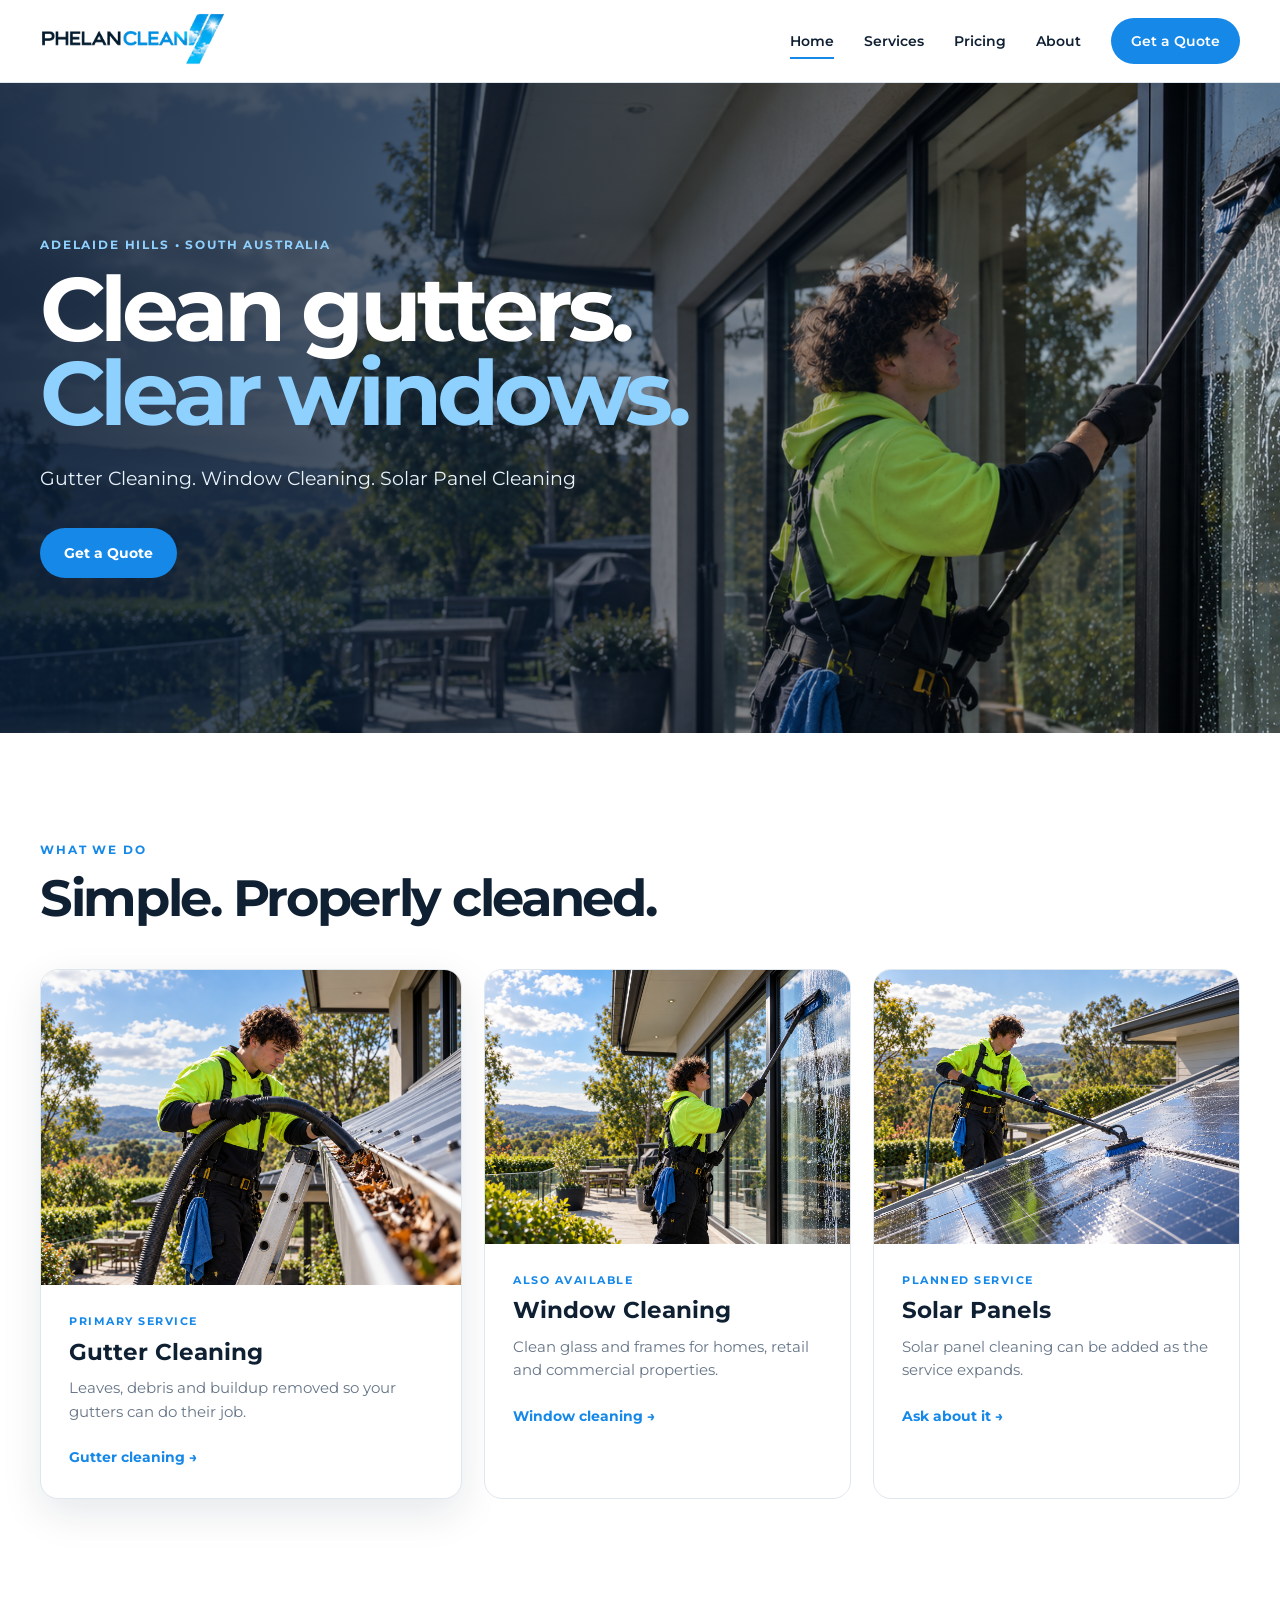
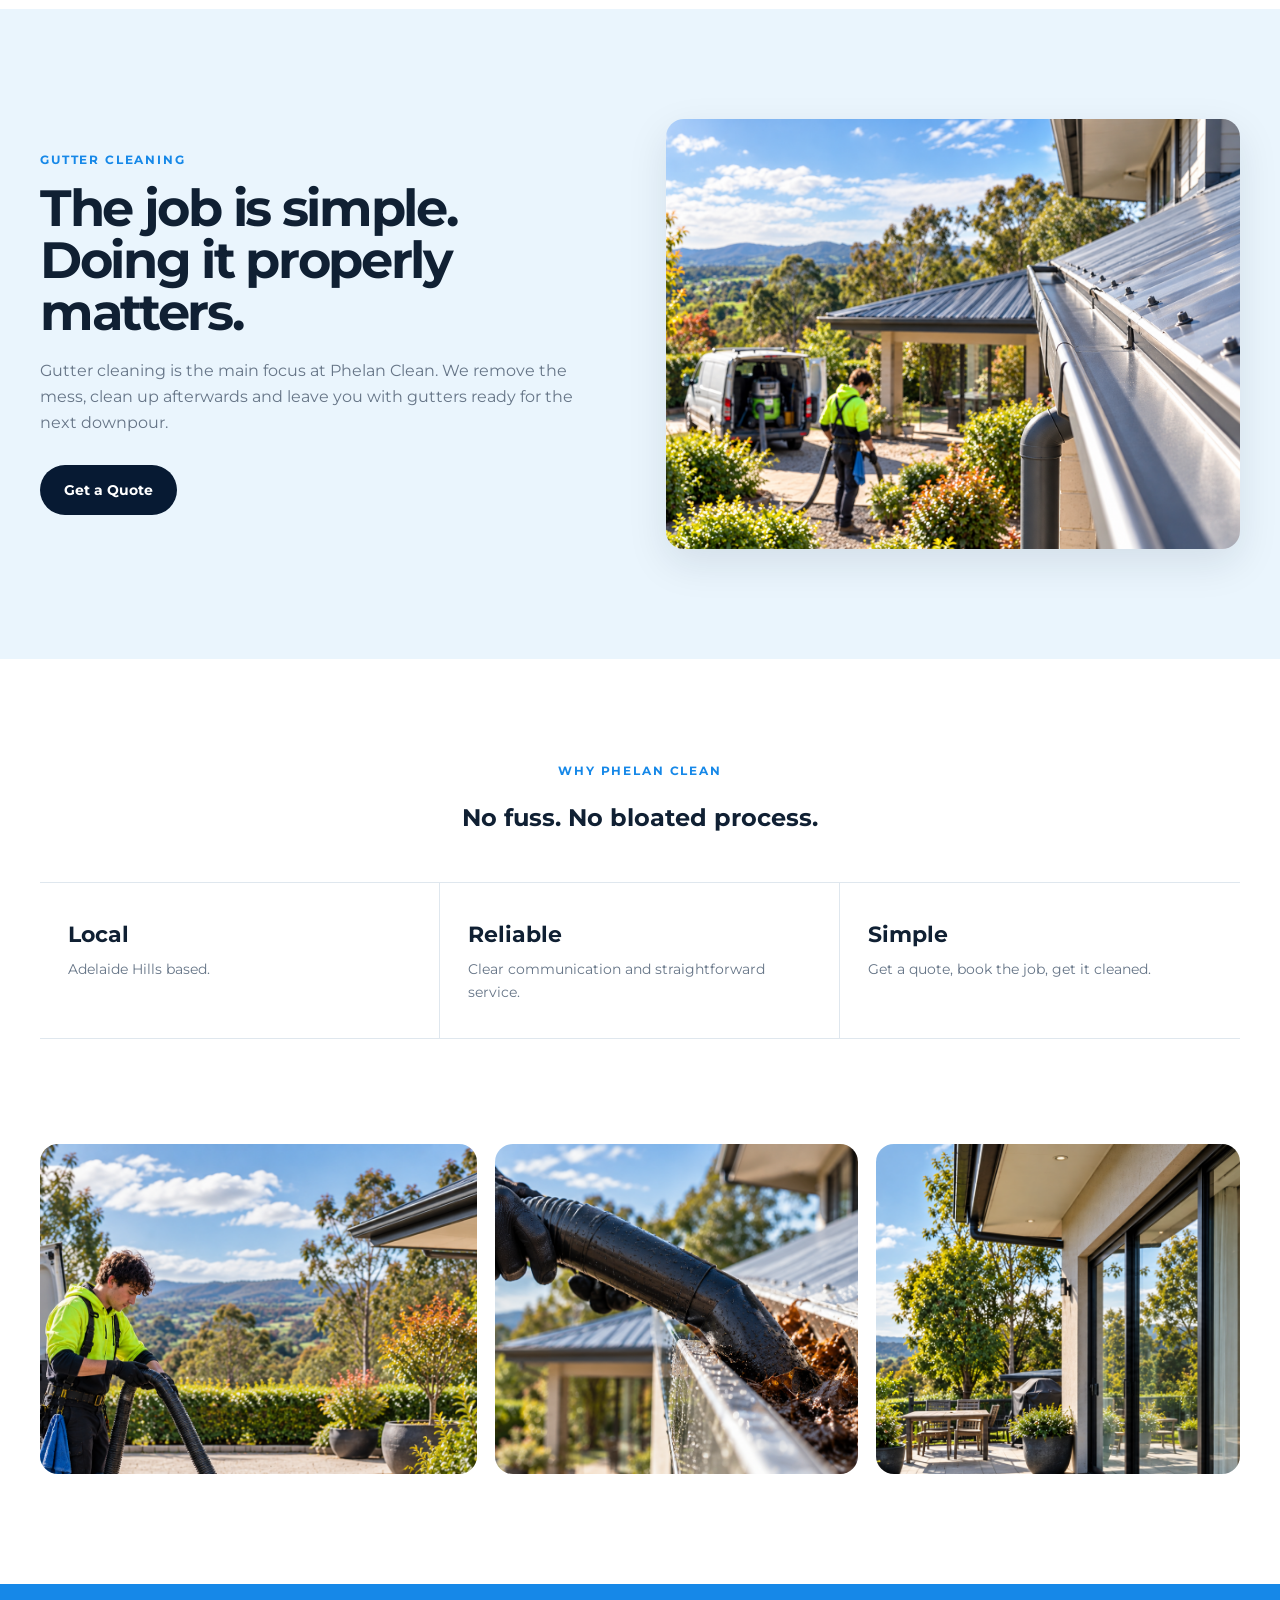
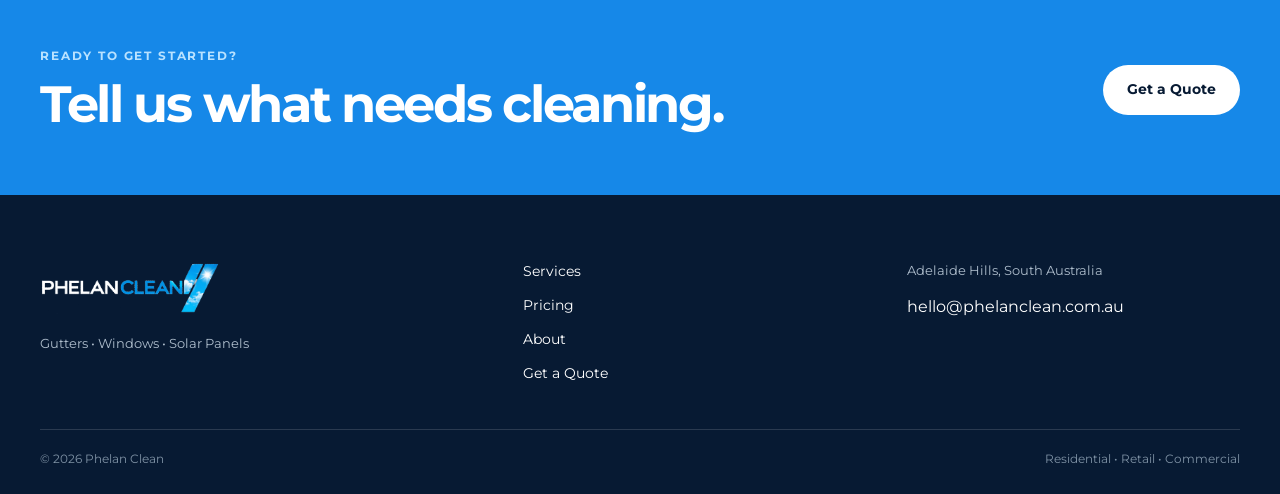
==== index.html @ 70a86d44 "Initial Phelan Clean website" ====
<!doctype html>
<html lang="en-AU">
<head>
<meta charset="utf-8">
<meta name="viewport" content="width=device-width, initial-scale=1">
<meta name="description" content="Phelan Clean — gutter and window cleaning in the Adelaide Hills.">
<title>Home | Phelan Clean</title>
<link rel="stylesheet" href="css/style.css">
</head>
<body>
<header class="site-header"><div class="container nav-wrap">
<a class="brand" href="index.html"><img src="images/phelan-clean-logo-clean.png" alt="Phelan Clean"></a>
<button class="menu-toggle" type="button" aria-expanded="false" aria-controls="site-nav"><span></span><span></span><span></span><span class="sr-only">Open menu</span></button>
<nav id="site-nav" class="site-nav" aria-label="Main navigation"><a class="active" href="index.html">Home</a><a class="" href="services.html">Services</a><a class="" href="pricing.html">Pricing</a><a class="" href="about.html">About</a><a class="nav-cta" href="quote.html">Get a Quote</a></nav>
</div></header>
<main><section class="hero">
  <div class="hero-media"><img src="images/home-hero.png" alt="Professional exterior cleaning at an Adelaide Hills home"></div>
  <div class="container hero-content">
    <p class="eyebrow">ADELAIDE HILLS • SOUTH AUSTRALIA</p>
    <h1>Clean gutters.<br><span>Clear windows.</span></h1>
    <p class="hero-text">Gutter Cleaning. Window Cleaning. Solar Panel Cleaning</p>
    <a class="button button-primary" href="quote.html">Get a Quote</a>
  </div>
</section>

<section class="section">
  <div class="container">
    <div class="section-heading"><p class="eyebrow">WHAT WE DO</p><h2>Simple. Properly cleaned.</h2></div>
    <div class="service-grid">
      <article class="service-card featured">
        <div class="service-image"><img src="images/gutter-cleaning.png" alt="Gutter cleaning"></div>
        <div class="service-card-body"><p class="card-kicker">PRIMARY SERVICE</p><h3>Gutter Cleaning</h3><p>Leaves, debris and buildup removed so your gutters can do their job.</p><a class="text-link" href="services.html#gutter">Gutter cleaning →</a></div>
      </article>
      <article class="service-card">
        <div class="service-image"><img src="images/window-cleaning.png" alt="Window cleaning"></div>
        <div class="service-card-body"><p class="card-kicker">ALSO AVAILABLE</p><h3>Window Cleaning</h3><p>Clean glass and frames for homes, retail and commercial properties.</p><a class="text-link" href="services.html#windows">Window cleaning →</a></div>
      </article>
      <article class="service-card">
        <div class="service-image"><img src="images/solar-cleaning.png" alt="Solar panel cleaning"></div>
        <div class="service-card-body"><p class="card-kicker">PLANNED SERVICE</p><h3>Solar Panels</h3><p>Solar panel cleaning can be added as the service expands.</p><a class="text-link" href="quote.html">Ask about it →</a></div>
      </article>
    </div>
  </div>
</section>

<section class="feature-section">
  <div class="container feature-grid">
    <div class="feature-copy"><p class="eyebrow">GUTTER CLEANING</p><h2>The job is simple.<br>Doing it properly matters.</h2><p>Gutter cleaning is the main focus at Phelan Clean. We remove the mess, clean up afterwards and leave you with gutters ready for the next downpour.</p><a class="button button-dark" href="quote.html">Get a Quote</a></div>
    <div class="feature-image"><img src="images/gutter-result.png" alt="Clean gutters after professional cleaning"></div>
  </div>
</section>

<section class="trust-section">
  <div class="container">
    <div class="section-heading centre"><p class="eyebrow">WHY PHELAN CLEAN</p><h2>No fuss. No bloated process.</h2></div>
    <div class="trust-grid"><div><strong>Local</strong><span>Adelaide Hills based.</span></div><div><strong>Reliable</strong><span>Clear communication and straightforward service.</span></div><div><strong>Simple</strong><span>Get a quote, book the job, get it cleaned.</span></div></div>
  </div>
</section>

<section class="gallery-section"><div class="container"><div class="gallery-grid"><img src="images/gallery-1.png" alt="Adelaide Hills property"><img src="images/gallery-2.png" alt="Professional exterior cleaning"><img src="images/gallery-3.png" alt="Clean windows on a home"></div></div></section>

<section class="cta-section"><div class="container cta-inner"><div><p class="eyebrow">READY TO GET STARTED?</p><h2>Tell us what needs cleaning.</h2></div><a class="button button-light" href="quote.html">Get a Quote</a></div></section></main>
<footer class="site-footer"><div class="container footer-grid">
<div><img class="footer-logo" src="images/phelan-clean-logo-footer-white-v2.png" alt="Phelan Clean"><p>Gutters • Windows • Solar Panels</p></div>
<div class="footer-links"><a href="services.html">Services</a><a href="pricing.html">Pricing</a><a href="about.html">About</a><a href="quote.html">Get a Quote</a></div>
<div class="footer-contact"><p>Adelaide Hills, South Australia</p><a href="mailto:hello@phelanclean.com.au">hello@phelanclean.com.au</a></div>
</div><div class="container footer-bottom"><span>© 2026 Phelan Clean</span><span>Residential • Retail • Commercial</span></div></footer>
<script src="js/script.js"></script>
</body></html>
---- css/style.css ----
@import url('https://fonts.googleapis.com/css2?family=Montserrat:wght@400;500;600;700&display=swap');
:root{--navy:#071a33;--blue:#1688e8;--blue-dark:#0868b8;--sky:#eaf5fd;--ink:#102033;--muted:#667587;--line:#dfe7ee;--white:#fff;--soft:#f5f8fa;--radius:18px;--shadow:0 14px 40px rgba(7,26,51,.10);--max:1200px}
*{box-sizing:border-box}html{scroll-behavior:smooth}body{margin:0;color:var(--ink);background:#fff;font-family:'Montserrat','Century Gothic',Arial,sans-serif;line-height:1.6}img{display:block;max-width:100%;height:auto}a{color:inherit;text-decoration:none}button,input,select,textarea{font:inherit}.container{width:min(calc(100% - 48px),var(--max));margin:auto}.narrow{max-width:900px}.sr-only{position:absolute;width:1px;height:1px;padding:0;margin:-1px;overflow:hidden;clip:rect(0,0,0,0);white-space:nowrap;border:0}
.site-header{position:sticky;top:0;z-index:50;background:rgba(255,255,255,.96);border-bottom:1px solid var(--line);backdrop-filter:blur(12px)}.nav-wrap{min-height:82px;display:flex;align-items:center;justify-content:space-between;gap:30px}.brand img{width:190px;height:58px;object-fit:contain;object-position:left center}.site-nav{display:flex;align-items:center;gap:30px;font-size:.86rem;font-weight:600}.site-nav a{padding:9px 0;position:relative}.site-nav a:not(.nav-cta):after{content:"";position:absolute;left:0;right:100%;bottom:2px;height:2px;background:var(--blue);transition:right .2s}.site-nav a:hover:after,.site-nav a.active:after{right:0}.nav-cta{background:var(--blue);color:#fff!important;padding:12px 20px!important;border-radius:999px}.nav-cta:hover{background:var(--blue-dark)}.menu-toggle{display:none;background:none;border:0;padding:8px;cursor:pointer}.menu-toggle span:not(.sr-only){display:block;width:25px;height:2px;background:var(--navy);margin:5px 0}
.hero{position:relative;min-height:650px;display:flex;align-items:center;overflow:hidden;background:var(--navy)}.hero-media{position:absolute;inset:0}.hero-media:after{content:"";position:absolute;inset:0;background:linear-gradient(90deg,rgba(7,26,51,.88),rgba(7,26,51,.58) 42%,rgba(7,26,51,.12) 78%)}.hero-media img{width:100%;height:100%;object-fit:cover}.hero-content{position:relative;z-index:1;color:#fff;padding:50px 0}.eyebrow{margin:0 0 14px;color:var(--blue);font-size:.72rem;line-height:1.3;font-weight:700;letter-spacing:.16em}.hero .eyebrow{color:#8ed1ff}.hero h1{font-size:clamp(3.2rem,7vw,6.2rem);line-height:.94;letter-spacing:-.055em;margin:0 0 28px;font-weight:700;max-width:850px}.hero h1 span{color:#8ed1ff}.hero-text{font-size:clamp(1rem,1.5vw,1.25rem);max-width:620px;color:#e9f3fb;margin:0 0 34px}
.button{display:inline-flex;align-items:center;justify-content:center;min-height:50px;padding:0 24px;border:0;border-radius:999px;font-weight:700;font-size:.88rem;cursor:pointer;transition:transform .15s,background .15s}.button:hover{transform:translateY(-1px)}.button-primary{background:var(--blue);color:#fff}.button-primary:hover{background:var(--blue-dark)}.button-dark{background:var(--navy);color:#fff}.button-light{background:#fff;color:var(--navy)}
.section{padding:110px 0}.section-heading{max-width:650px;margin-bottom:45px}.section-heading.centre{margin-inline:auto;text-align:center}.section h2,.feature-copy h2,.cta-section h2,.page-hero h1,.detail-copy h2,.about-copy h2,.local-section h2,.pricing-note h2,.quote-intro h2{font-size:clamp(2rem,4vw,3.7rem);line-height:1.02;letter-spacing:-.045em;margin:0 0 20px}.section-heading p:not(.eyebrow){color:var(--muted)}
.service-grid{display:grid;grid-template-columns:1.15fr 1fr 1fr;gap:22px}.service-card{border:1px solid var(--line);border-radius:var(--radius);overflow:hidden;background:#fff}.service-card.featured{box-shadow:var(--shadow)}.service-image{aspect-ratio:4/3;overflow:hidden;background:var(--soft)}.service-image img{width:100%;height:100%;object-fit:cover}.service-card-body{padding:28px}.card-kicker{margin:0 0 9px;font-size:.68rem;letter-spacing:.14em;font-weight:700;color:var(--blue)}.service-card h3{font-size:1.45rem;line-height:1.1;margin:0 0 12px}.service-card p:not(.card-kicker){color:var(--muted);font-size:.92rem;margin:0 0 20px}.text-link{font-weight:700;font-size:.85rem;color:var(--blue)}
.feature-section{padding:110px 0;background:var(--sky)}.feature-grid{display:grid;grid-template-columns:1fr 1.05fr;align-items:center;gap:80px}.feature-copy>p:not(.eyebrow){color:var(--muted);max-width:570px;margin:0 0 30px}.feature-image{border-radius:var(--radius);overflow:hidden;box-shadow:var(--shadow)}.feature-image img{width:100%;aspect-ratio:4/3;object-fit:cover}
.trust-section{padding:105px 0}.trust-grid{display:grid;grid-template-columns:repeat(3,1fr);border-top:1px solid var(--line);border-bottom:1px solid var(--line)}.trust-grid div{padding:34px 28px;border-right:1px solid var(--line)}.trust-grid div:last-child{border-right:0}.trust-grid strong,.trust-grid span{display:block}.trust-grid strong{font-size:1.35rem;margin-bottom:6px}.trust-grid span{color:var(--muted);font-size:.9rem}
.gallery-section{padding:0 0 110px}.gallery-grid{display:grid;grid-template-columns:1.2fr 1fr 1fr;gap:18px}.gallery-grid img{width:100%;height:330px;object-fit:cover;border-radius:var(--radius)}
.cta-section{padding:65px 0;background:var(--blue);color:#fff}.cta-inner{display:flex;align-items:center;justify-content:space-between;gap:35px}.cta-section .eyebrow{color:#b9e2ff}.cta-section h2{margin:0;font-size:clamp(2rem,4vw,3.4rem)}
.site-footer{background:var(--navy);color:#fff;padding:65px 0 25px}.footer-grid{display:grid;grid-template-columns:1.3fr 1fr 1fr;gap:50px;padding-bottom:45px}.footer-logo{width:180px;height:60px;object-fit:contain;object-position:left}.site-footer p{color:#aebdcc;font-size:.82rem}.footer-links{display:grid;align-content:start;gap:12px;font-size:.86rem}.footer-links a:hover,.footer-contact a:hover{color:#8ed1ff}.footer-contact p{margin-top:0}.footer-bottom{border-top:1px solid rgba(255,255,255,.14);padding-top:20px;display:flex;justify-content:space-between;gap:20px;color:#7f92a5;font-size:.72rem}
.page-hero{position:relative;overflow:hidden;padding:115px 0 95px;background:var(--navy);color:#fff}.page-hero-media{position:absolute;inset:0}.page-hero-media:after{content:"";position:absolute;inset:0;background:linear-gradient(90deg,rgba(7,26,51,.88),rgba(7,26,51,.58) 48%,rgba(7,26,51,.18))}.page-hero-media img{width:100%;height:100%;object-fit:cover}.page-hero .container{position:relative;z-index:1}.page-hero .eyebrow{color:#8ed1ff}.page-hero h1{font-size:clamp(3rem,7vw,5.8rem);max-width:900px}.page-hero p:not(.eyebrow){max-width:650px;color:#e9f3fb;font-size:1.08rem}
.service-detail{padding:110px 0}.service-detail.alt{background:var(--soft)}.detail-grid{display:grid;grid-template-columns:1.05fr 1fr;align-items:center;gap:80px}.detail-image{overflow:hidden;border-radius:var(--radius);box-shadow:var(--shadow)}.detail-image img{width:100%;aspect-ratio:4/3;object-fit:cover}.detail-copy>p:not(.eyebrow){color:var(--muted);max-width:560px}.check-list{list-style:none;padding:0;margin:25px 0 30px;display:grid;gap:10px;color:var(--muted);font-size:.9rem}.check-list li:before{content:"✓";color:var(--blue);font-weight:700;margin-right:10px}
.pricing-section{padding:100px 0 120px}.pricing-note{padding:55px 0;border-bottom:1px solid var(--line)}.pricing-note:first-child{padding-top:0}.pricing-note p:not(.eyebrow){max-width:700px;color:var(--muted)}.pricing-placeholder{display:grid;grid-template-columns:repeat(4,1fr);gap:1px;background:var(--line);border:1px solid var(--line);margin:30px 0}.pricing-placeholder div{background:#fff;padding:30px 22px;display:grid;gap:15px}.pricing-placeholder span{font-size:.7rem;color:var(--blue);font-weight:700}.pricing-placeholder strong{font-size:.9rem}
.about-section{padding:110px 0}.about-grid{display:grid;grid-template-columns:1.05fr 1fr;align-items:center;gap:80px}.about-image{overflow:hidden;border-radius:var(--radius)}.about-image img{width:100%;aspect-ratio:4/3;object-fit:cover}.about-copy p:not(.eyebrow){color:var(--muted);max-width:570px}.local-section{background:var(--sky);padding:100px 0}.local-section p:not(.eyebrow){color:var(--muted);max-width:700px}
.quote-section{padding:100px 0 120px}.quote-layout{display:grid;grid-template-columns:.8fr 1.2fr;gap:90px;align-items:start}.quote-intro{position:sticky;top:120px}.quote-intro>p:not(.eyebrow){color:var(--muted)}.quote-points{display:grid;gap:10px;margin-top:30px;font-size:.82rem;font-weight:600}.quote-points span{padding:14px 0;border-bottom:1px solid var(--line)}.quote-form{display:grid;gap:18px;padding:35px;background:var(--soft);border-radius:var(--radius)}.quote-form label{display:grid;gap:7px;font-size:.76rem;font-weight:700}.quote-form input,.quote-form select,.quote-form textarea{width:100%;border:1px solid #ccd7e0;border-radius:10px;background:#fff;padding:13px 14px;color:var(--ink);outline:none}.quote-form textarea{resize:vertical;min-height:130px}.quote-form input:focus,.quote-form select:focus,.quote-form textarea:focus{border-color:var(--blue);box-shadow:0 0 0 3px rgba(22,136,232,.12)}.form-row{display:grid;grid-template-columns:1fr 1fr;gap:18px}.form-note{font-size:.72rem!important;color:var(--muted);margin:0}
@media(max-width:900px){.container{width:min(calc(100% - 36px),var(--max))}.menu-toggle{display:block}.site-nav{display:none;position:absolute;top:82px;left:0;right:0;padding:18px;background:#fff;border-bottom:1px solid var(--line);box-shadow:0 12px 25px rgba(7,26,51,.08);flex-direction:column;align-items:stretch;gap:2px}.site-nav.open{display:flex}.site-nav a{padding:13px 12px}.nav-cta{text-align:center;margin-top:7px}.hero{min-height:610px}.hero-media:after{background:linear-gradient(90deg,rgba(7,26,51,.88),rgba(7,26,51,.46))}.service-grid{grid-template-columns:1fr 1fr}.service-card.featured{grid-column:1/-1}.feature-grid,.detail-grid,.about-grid,.quote-layout{grid-template-columns:1fr;gap:45px}.quote-intro{position:static}.trust-grid{grid-template-columns:1fr}.trust-grid div{border-right:0;border-bottom:1px solid var(--line)}.trust-grid div:last-child{border-bottom:0}.gallery-grid{grid-template-columns:1fr 1fr}.gallery-grid img:first-child{grid-column:1/-1}.footer-grid{grid-template-columns:1fr 1fr}.footer-contact{grid-column:1/-1}}
@media(max-width:600px){.container{width:min(calc(100% - 28px),var(--max))}.nav-wrap{min-height:72px}.brand img{width:155px;height:48px}.site-nav{top:72px}.hero{min-height:650px}.hero-content{padding:70px 0}.hero h1{font-size:clamp(3rem,15vw,4.6rem)}.section,.feature-section,.trust-section,.about-section,.quote-section,.service-detail{padding:75px 0}.page-hero{padding:80px 0 70px}.page-hero h1{font-size:clamp(2.8rem,14vw,4.2rem)}.service-grid,.pricing-placeholder,.form-row,.footer-grid,.gallery-grid{grid-template-columns:1fr}.service-card.featured,.gallery-grid img:first-child{grid-column:auto}.gallery-grid img{height:280px}.cta-inner{align-items:flex-start;flex-direction:column}.footer-contact{grid-column:auto}.footer-bottom{flex-direction:column}.quote-form{padding:24px}}
.pricing-intro{max-width:760px;margin-bottom:42px}.pricing-intro p:not(.eyebrow){color:var(--muted);font-size:1rem}.price-layout{display:grid;grid-template-columns:1fr 1fr;gap:24px;align-items:start}.price-panel{border:1px solid var(--line);border-radius:var(--radius);background:#fff;overflow:hidden}.price-panel-featured{box-shadow:var(--shadow)}.price-panel-head{padding:34px 34px 22px}.price-panel-head h3{margin:0 0 10px;font-size:clamp(2rem,4vw,3.4rem);line-height:1;letter-spacing:-.045em}.price-panel-head p:not(.eyebrow){margin:0;color:var(--muted);font-size:.92rem}.price-table-wrap{overflow-x:auto}.price-table{width:100%;border-collapse:collapse;font-size:.9rem}.price-table th,.price-table td{padding:18px 34px;text-align:left;border-top:1px solid var(--line);vertical-align:top}.price-table th{font-size:.7rem;letter-spacing:.13em;text-transform:uppercase;color:var(--blue);background:var(--soft)}.price-table td:last-child,.price-table th:last-child{text-align:right;font-weight:700;white-space:nowrap;color:var(--ink)}.price-fineprint{margin:0;padding:22px 34px 30px;color:var(--muted);font-size:.78rem;background:var(--soft)}.pricing-confirm{margin-top:34px;padding:34px;display:flex;align-items:center;justify-content:space-between;gap:30px;border-radius:var(--radius);background:var(--navy);color:#fff}.pricing-confirm h2{font-size:clamp(1.8rem,3vw,3rem);line-height:1.04;letter-spacing:-.04em;margin:0 0 14px}.pricing-confirm .eyebrow{color:#8ed1ff}.pricing-confirm p:not(.eyebrow){max-width:680px;margin:0;color:#d6e6f4}.pricing-confirm .button{flex:0 0 auto}
@media(max-width:900px){.price-layout{grid-template-columns:1fr}.pricing-confirm{align-items:flex-start;flex-direction:column}.price-table th,.price-table td{padding-inline:24px}.price-panel-head,.price-fineprint{padding-inline:24px}}
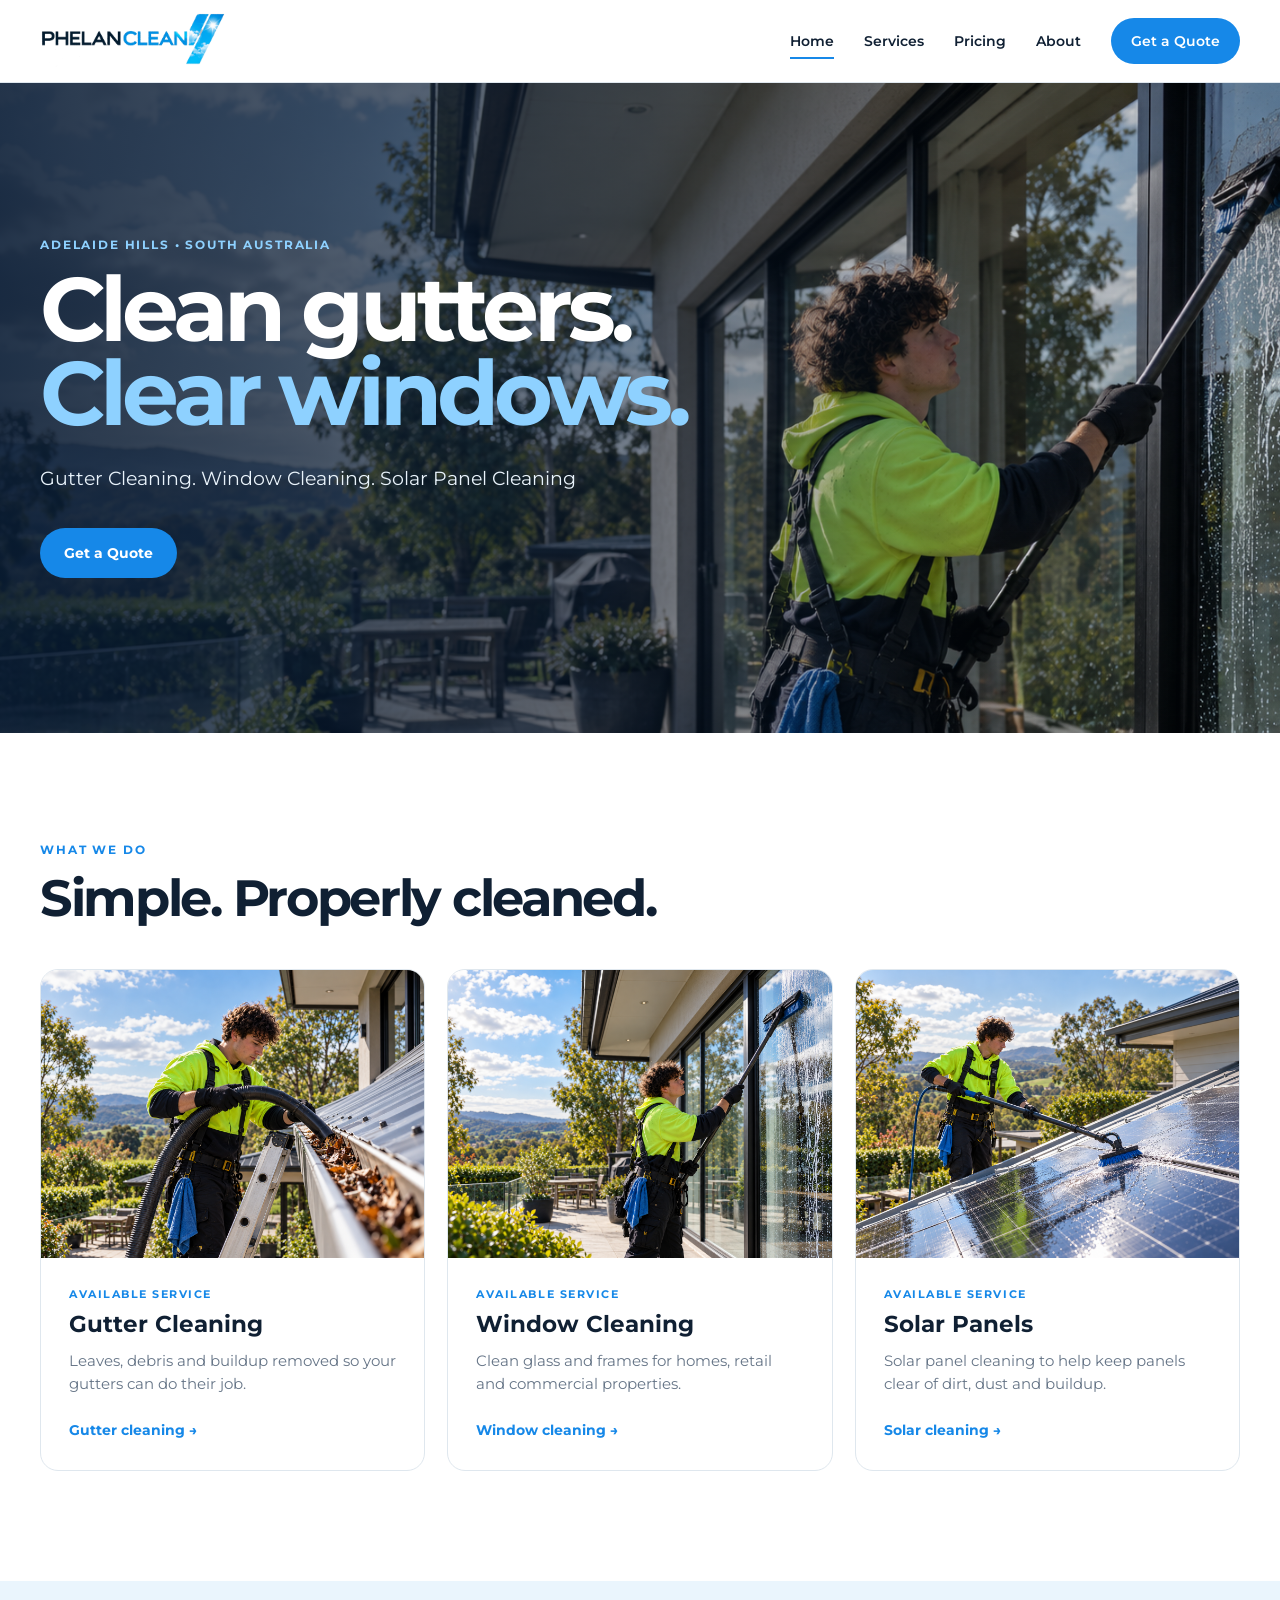
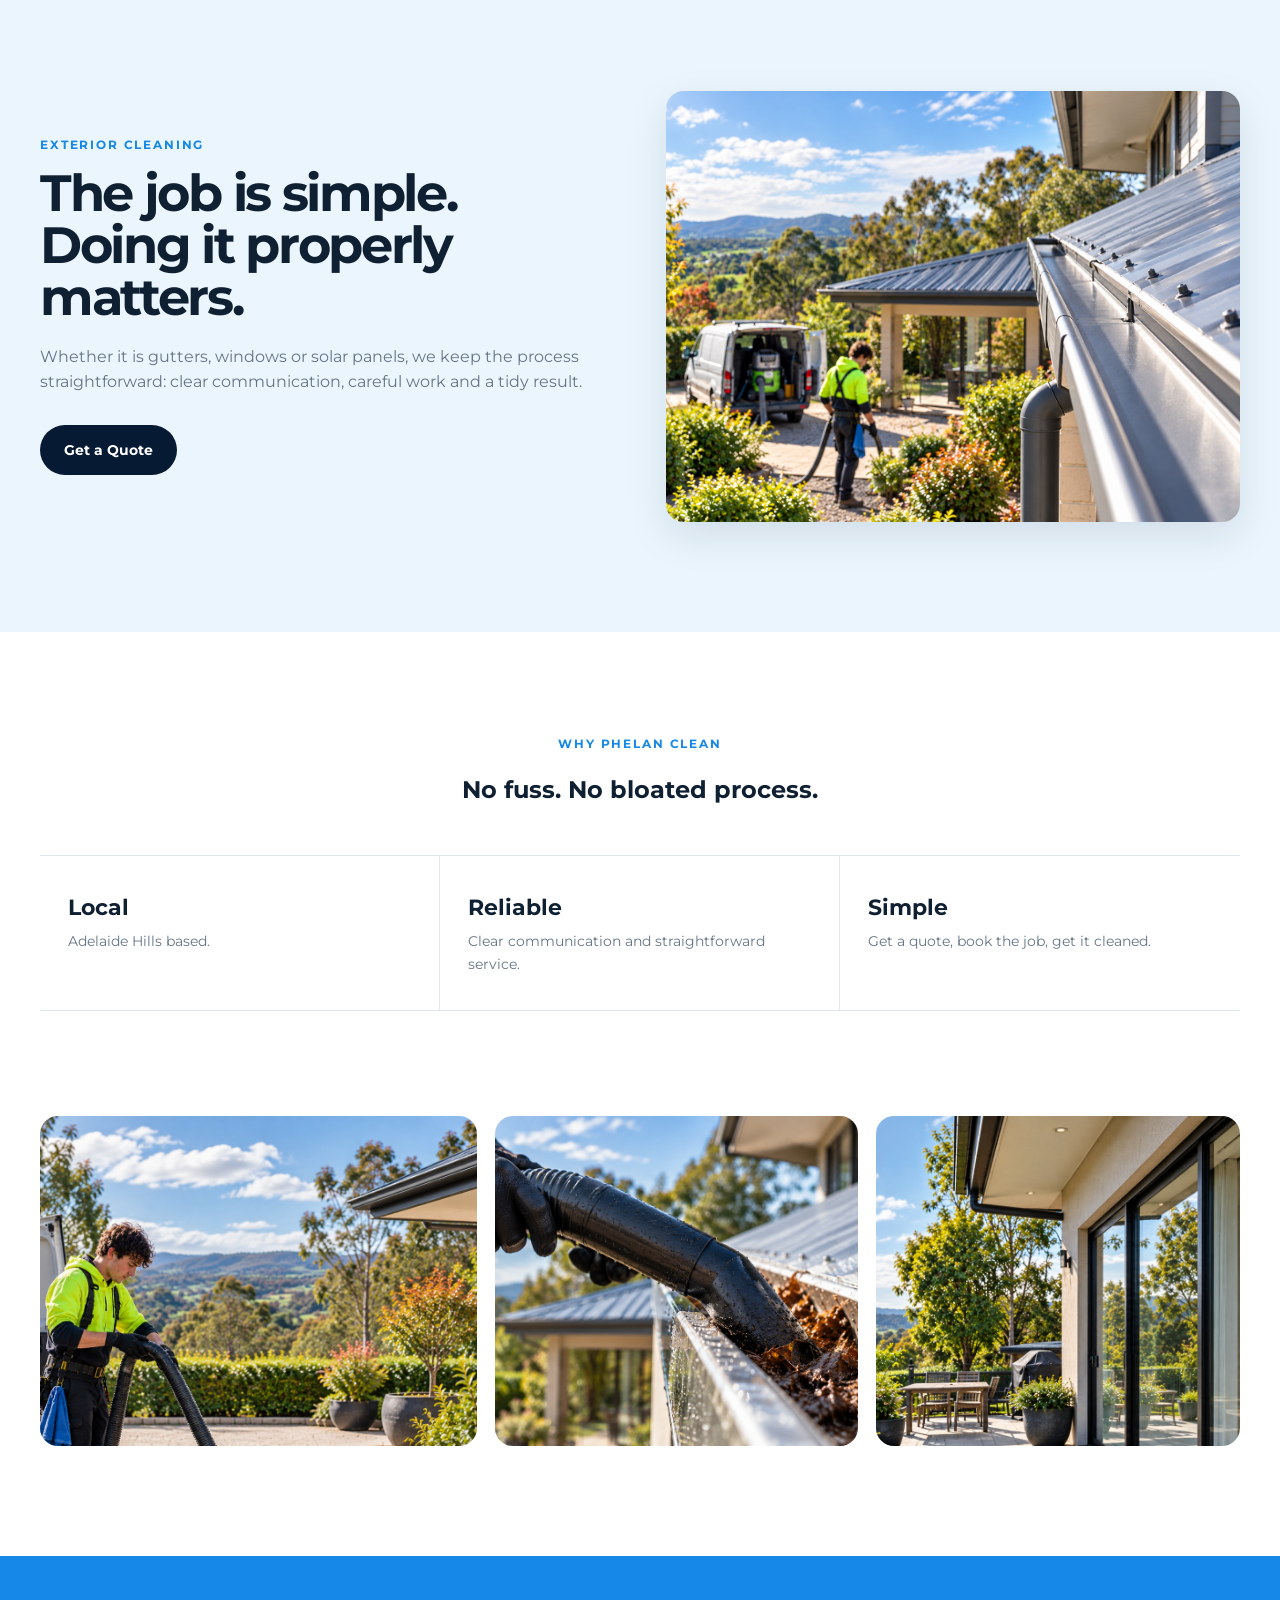
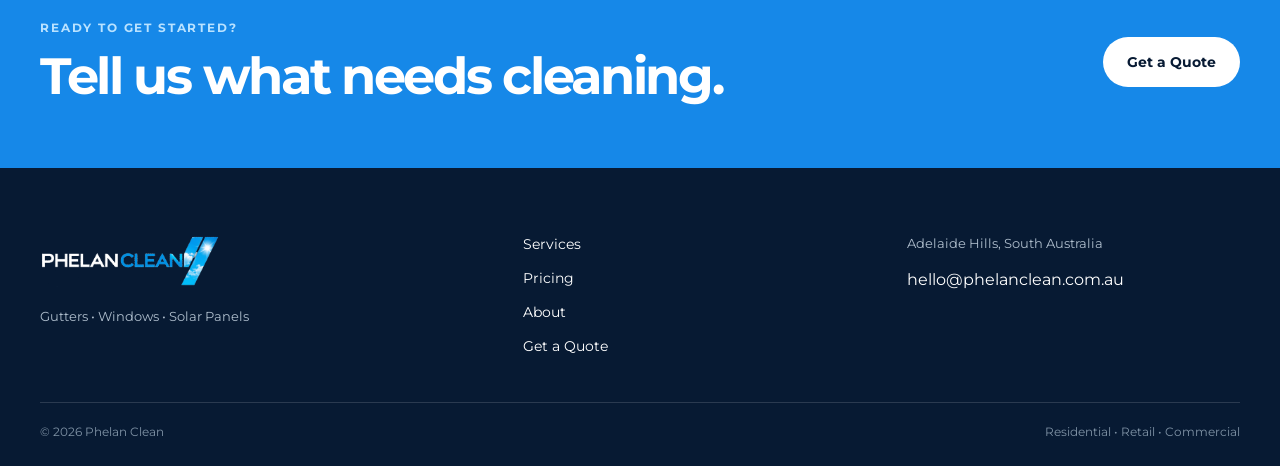
==== commit ea781c9a: "Update service availability copy" ====
--- a/index.html
+++ b/index.html
@@ -3,7 +3,7 @@
 <head>
 <meta charset="utf-8">
 <meta name="viewport" content="width=device-width, initial-scale=1">
-<meta name="description" content="Phelan Clean — gutter and window cleaning in the Adelaide Hills.">
+<meta name="description" content="Phelan Clean — gutter, window and solar panel cleaning in the Adelaide Hills.">
 <title>Home | Phelan Clean</title>
 <link rel="stylesheet" href="css/style.css">
 </head>
@@ -27,17 +27,17 @@
   <div class="container">
     <div class="section-heading"><p class="eyebrow">WHAT WE DO</p><h2>Simple. Properly cleaned.</h2></div>
     <div class="service-grid">
-      <article class="service-card featured">
+      <article class="service-card">
         <div class="service-image"><img src="images/gutter-cleaning.png" alt="Gutter cleaning"></div>
-        <div class="service-card-body"><p class="card-kicker">PRIMARY SERVICE</p><h3>Gutter Cleaning</h3><p>Leaves, debris and buildup removed so your gutters can do their job.</p><a class="text-link" href="services.html#gutter">Gutter cleaning →</a></div>
+        <div class="service-card-body"><p class="card-kicker">AVAILABLE SERVICE</p><h3>Gutter Cleaning</h3><p>Leaves, debris and buildup removed so your gutters can do their job.</p><a class="text-link" href="services.html#gutter">Gutter cleaning →</a></div>
       </article>
       <article class="service-card">
         <div class="service-image"><img src="images/window-cleaning.png" alt="Window cleaning"></div>
-        <div class="service-card-body"><p class="card-kicker">ALSO AVAILABLE</p><h3>Window Cleaning</h3><p>Clean glass and frames for homes, retail and commercial properties.</p><a class="text-link" href="services.html#windows">Window cleaning →</a></div>
+        <div class="service-card-body"><p class="card-kicker">AVAILABLE SERVICE</p><h3>Window Cleaning</h3><p>Clean glass and frames for homes, retail and commercial properties.</p><a class="text-link" href="services.html#windows">Window cleaning →</a></div>
       </article>
       <article class="service-card">
         <div class="service-image"><img src="images/solar-cleaning.png" alt="Solar panel cleaning"></div>
-        <div class="service-card-body"><p class="card-kicker">PLANNED SERVICE</p><h3>Solar Panels</h3><p>Solar panel cleaning can be added as the service expands.</p><a class="text-link" href="quote.html">Ask about it →</a></div>
+        <div class="service-card-body"><p class="card-kicker">AVAILABLE SERVICE</p><h3>Solar Panels</h3><p>Solar panel cleaning to help keep panels clear of dirt, dust and buildup.</p><a class="text-link" href="services.html#solar">Solar cleaning →</a></div>
       </article>
     </div>
   </div>
@@ -45,7 +45,7 @@
 
 <section class="feature-section">
   <div class="container feature-grid">
-    <div class="feature-copy"><p class="eyebrow">GUTTER CLEANING</p><h2>The job is simple.<br>Doing it properly matters.</h2><p>Gutter cleaning is the main focus at Phelan Clean. We remove the mess, clean up afterwards and leave you with gutters ready for the next downpour.</p><a class="button button-dark" href="quote.html">Get a Quote</a></div>
+    <div class="feature-copy"><p class="eyebrow">EXTERIOR CLEANING</p><h2>The job is simple.<br>Doing it properly matters.</h2><p>Whether it is gutters, windows or solar panels, we keep the process straightforward: clear communication, careful work and a tidy result.</p><a class="button button-dark" href="quote.html">Get a Quote</a></div>
     <div class="feature-image"><img src="images/gutter-result.png" alt="Clean gutters after professional cleaning"></div>
   </div>
 </section>
--- a/css/style.css
+++ b/css/style.css
@@ -5,7 +5,7 @@
 .hero{position:relative;min-height:650px;display:flex;align-items:center;overflow:hidden;background:var(--navy)}.hero-media{position:absolute;inset:0}.hero-media:after{content:"";position:absolute;inset:0;background:linear-gradient(90deg,rgba(7,26,51,.88),rgba(7,26,51,.58) 42%,rgba(7,26,51,.12) 78%)}.hero-media img{width:100%;height:100%;object-fit:cover}.hero-content{position:relative;z-index:1;color:#fff;padding:50px 0}.eyebrow{margin:0 0 14px;color:var(--blue);font-size:.72rem;line-height:1.3;font-weight:700;letter-spacing:.16em}.hero .eyebrow{color:#8ed1ff}.hero h1{font-size:clamp(3.2rem,7vw,6.2rem);line-height:.94;letter-spacing:-.055em;margin:0 0 28px;font-weight:700;max-width:850px}.hero h1 span{color:#8ed1ff}.hero-text{font-size:clamp(1rem,1.5vw,1.25rem);max-width:620px;color:#e9f3fb;margin:0 0 34px}
 .button{display:inline-flex;align-items:center;justify-content:center;min-height:50px;padding:0 24px;border:0;border-radius:999px;font-weight:700;font-size:.88rem;cursor:pointer;transition:transform .15s,background .15s}.button:hover{transform:translateY(-1px)}.button-primary{background:var(--blue);color:#fff}.button-primary:hover{background:var(--blue-dark)}.button-dark{background:var(--navy);color:#fff}.button-light{background:#fff;color:var(--navy)}
 .section{padding:110px 0}.section-heading{max-width:650px;margin-bottom:45px}.section-heading.centre{margin-inline:auto;text-align:center}.section h2,.feature-copy h2,.cta-section h2,.page-hero h1,.detail-copy h2,.about-copy h2,.local-section h2,.pricing-note h2,.quote-intro h2{font-size:clamp(2rem,4vw,3.7rem);line-height:1.02;letter-spacing:-.045em;margin:0 0 20px}.section-heading p:not(.eyebrow){color:var(--muted)}
-.service-grid{display:grid;grid-template-columns:1.15fr 1fr 1fr;gap:22px}.service-card{border:1px solid var(--line);border-radius:var(--radius);overflow:hidden;background:#fff}.service-card.featured{box-shadow:var(--shadow)}.service-image{aspect-ratio:4/3;overflow:hidden;background:var(--soft)}.service-image img{width:100%;height:100%;object-fit:cover}.service-card-body{padding:28px}.card-kicker{margin:0 0 9px;font-size:.68rem;letter-spacing:.14em;font-weight:700;color:var(--blue)}.service-card h3{font-size:1.45rem;line-height:1.1;margin:0 0 12px}.service-card p:not(.card-kicker){color:var(--muted);font-size:.92rem;margin:0 0 20px}.text-link{font-weight:700;font-size:.85rem;color:var(--blue)}
+.service-grid{display:grid;grid-template-columns:repeat(3,1fr);gap:22px}.service-card{border:1px solid var(--line);border-radius:var(--radius);overflow:hidden;background:#fff}.service-card.featured{box-shadow:var(--shadow)}.service-image{aspect-ratio:4/3;overflow:hidden;background:var(--soft)}.service-image img{width:100%;height:100%;object-fit:cover}.service-card-body{padding:28px}.card-kicker{margin:0 0 9px;font-size:.68rem;letter-spacing:.14em;font-weight:700;color:var(--blue)}.service-card h3{font-size:1.45rem;line-height:1.1;margin:0 0 12px}.service-card p:not(.card-kicker){color:var(--muted);font-size:.92rem;margin:0 0 20px}.text-link{font-weight:700;font-size:.85rem;color:var(--blue)}
 .feature-section{padding:110px 0;background:var(--sky)}.feature-grid{display:grid;grid-template-columns:1fr 1.05fr;align-items:center;gap:80px}.feature-copy>p:not(.eyebrow){color:var(--muted);max-width:570px;margin:0 0 30px}.feature-image{border-radius:var(--radius);overflow:hidden;box-shadow:var(--shadow)}.feature-image img{width:100%;aspect-ratio:4/3;object-fit:cover}
 .trust-section{padding:105px 0}.trust-grid{display:grid;grid-template-columns:repeat(3,1fr);border-top:1px solid var(--line);border-bottom:1px solid var(--line)}.trust-grid div{padding:34px 28px;border-right:1px solid var(--line)}.trust-grid div:last-child{border-right:0}.trust-grid strong,.trust-grid span{display:block}.trust-grid strong{font-size:1.35rem;margin-bottom:6px}.trust-grid span{color:var(--muted);font-size:.9rem}
 .gallery-section{padding:0 0 110px}.gallery-grid{display:grid;grid-template-columns:1.2fr 1fr 1fr;gap:18px}.gallery-grid img{width:100%;height:330px;object-fit:cover;border-radius:var(--radius)}
@@ -18,5 +18,5 @@
 .quote-section{padding:100px 0 120px}.quote-layout{display:grid;grid-template-columns:.8fr 1.2fr;gap:90px;align-items:start}.quote-intro{position:sticky;top:120px}.quote-intro>p:not(.eyebrow){color:var(--muted)}.quote-points{display:grid;gap:10px;margin-top:30px;font-size:.82rem;font-weight:600}.quote-points span{padding:14px 0;border-bottom:1px solid var(--line)}.quote-form{display:grid;gap:18px;padding:35px;background:var(--soft);border-radius:var(--radius)}.quote-form label{display:grid;gap:7px;font-size:.76rem;font-weight:700}.quote-form input,.quote-form select,.quote-form textarea{width:100%;border:1px solid #ccd7e0;border-radius:10px;background:#fff;padding:13px 14px;color:var(--ink);outline:none}.quote-form textarea{resize:vertical;min-height:130px}.quote-form input:focus,.quote-form select:focus,.quote-form textarea:focus{border-color:var(--blue);box-shadow:0 0 0 3px rgba(22,136,232,.12)}.form-row{display:grid;grid-template-columns:1fr 1fr;gap:18px}.form-note{font-size:.72rem!important;color:var(--muted);margin:0}
 @media(max-width:900px){.container{width:min(calc(100% - 36px),var(--max))}.menu-toggle{display:block}.site-nav{display:none;position:absolute;top:82px;left:0;right:0;padding:18px;background:#fff;border-bottom:1px solid var(--line);box-shadow:0 12px 25px rgba(7,26,51,.08);flex-direction:column;align-items:stretch;gap:2px}.site-nav.open{display:flex}.site-nav a{padding:13px 12px}.nav-cta{text-align:center;margin-top:7px}.hero{min-height:610px}.hero-media:after{background:linear-gradient(90deg,rgba(7,26,51,.88),rgba(7,26,51,.46))}.service-grid{grid-template-columns:1fr 1fr}.service-card.featured{grid-column:1/-1}.feature-grid,.detail-grid,.about-grid,.quote-layout{grid-template-columns:1fr;gap:45px}.quote-intro{position:static}.trust-grid{grid-template-columns:1fr}.trust-grid div{border-right:0;border-bottom:1px solid var(--line)}.trust-grid div:last-child{border-bottom:0}.gallery-grid{grid-template-columns:1fr 1fr}.gallery-grid img:first-child{grid-column:1/-1}.footer-grid{grid-template-columns:1fr 1fr}.footer-contact{grid-column:1/-1}}
 @media(max-width:600px){.container{width:min(calc(100% - 28px),var(--max))}.nav-wrap{min-height:72px}.brand img{width:155px;height:48px}.site-nav{top:72px}.hero{min-height:650px}.hero-content{padding:70px 0}.hero h1{font-size:clamp(3rem,15vw,4.6rem)}.section,.feature-section,.trust-section,.about-section,.quote-section,.service-detail{padding:75px 0}.page-hero{padding:80px 0 70px}.page-hero h1{font-size:clamp(2.8rem,14vw,4.2rem)}.service-grid,.pricing-placeholder,.form-row,.footer-grid,.gallery-grid{grid-template-columns:1fr}.service-card.featured,.gallery-grid img:first-child{grid-column:auto}.gallery-grid img{height:280px}.cta-inner{align-items:flex-start;flex-direction:column}.footer-contact{grid-column:auto}.footer-bottom{flex-direction:column}.quote-form{padding:24px}}
-.pricing-intro{max-width:760px;margin-bottom:42px}.pricing-intro p:not(.eyebrow){color:var(--muted);font-size:1rem}.price-layout{display:grid;grid-template-columns:1fr 1fr;gap:24px;align-items:start}.price-panel{border:1px solid var(--line);border-radius:var(--radius);background:#fff;overflow:hidden}.price-panel-featured{box-shadow:var(--shadow)}.price-panel-head{padding:34px 34px 22px}.price-panel-head h3{margin:0 0 10px;font-size:clamp(2rem,4vw,3.4rem);line-height:1;letter-spacing:-.045em}.price-panel-head p:not(.eyebrow){margin:0;color:var(--muted);font-size:.92rem}.price-table-wrap{overflow-x:auto}.price-table{width:100%;border-collapse:collapse;font-size:.9rem}.price-table th,.price-table td{padding:18px 34px;text-align:left;border-top:1px solid var(--line);vertical-align:top}.price-table th{font-size:.7rem;letter-spacing:.13em;text-transform:uppercase;color:var(--blue);background:var(--soft)}.price-table td:last-child,.price-table th:last-child{text-align:right;font-weight:700;white-space:nowrap;color:var(--ink)}.price-fineprint{margin:0;padding:22px 34px 30px;color:var(--muted);font-size:.78rem;background:var(--soft)}.pricing-confirm{margin-top:34px;padding:34px;display:flex;align-items:center;justify-content:space-between;gap:30px;border-radius:var(--radius);background:var(--navy);color:#fff}.pricing-confirm h2{font-size:clamp(1.8rem,3vw,3rem);line-height:1.04;letter-spacing:-.04em;margin:0 0 14px}.pricing-confirm .eyebrow{color:#8ed1ff}.pricing-confirm p:not(.eyebrow){max-width:680px;margin:0;color:#d6e6f4}.pricing-confirm .button{flex:0 0 auto}
+.pricing-intro{max-width:760px;margin-bottom:42px}.pricing-intro p:not(.eyebrow){color:var(--muted);font-size:1rem}.price-layout{display:grid;grid-template-columns:repeat(3,1fr);gap:24px;align-items:start}.price-panel{border:1px solid var(--line);border-radius:var(--radius);background:#fff;overflow:hidden}.price-panel-featured{box-shadow:var(--shadow)}.price-panel-head{padding:34px 34px 22px}.price-panel-head h3{margin:0 0 10px;font-size:clamp(2rem,4vw,3.4rem);line-height:1;letter-spacing:-.045em}.price-panel-head p:not(.eyebrow){margin:0;color:var(--muted);font-size:.92rem}.price-table-wrap{overflow-x:auto}.price-table{width:100%;border-collapse:collapse;font-size:.9rem}.price-table th,.price-table td{padding:18px 34px;text-align:left;border-top:1px solid var(--line);vertical-align:top}.price-table th{font-size:.7rem;letter-spacing:.13em;text-transform:uppercase;color:var(--blue);background:var(--soft)}.price-table td:last-child,.price-table th:last-child{text-align:right;font-weight:700;white-space:nowrap;color:var(--ink)}.price-fineprint{margin:0;padding:22px 34px 30px;color:var(--muted);font-size:.78rem;background:var(--soft)}.pricing-confirm{margin-top:34px;padding:34px;display:flex;align-items:center;justify-content:space-between;gap:30px;border-radius:var(--radius);background:var(--navy);color:#fff}.pricing-confirm h2{font-size:clamp(1.8rem,3vw,3rem);line-height:1.04;letter-spacing:-.04em;margin:0 0 14px}.pricing-confirm .eyebrow{color:#8ed1ff}.pricing-confirm p:not(.eyebrow){max-width:680px;margin:0;color:#d6e6f4}.pricing-confirm .button{flex:0 0 auto}
 @media(max-width:900px){.price-layout{grid-template-columns:1fr}.pricing-confirm{align-items:flex-start;flex-direction:column}.price-table th,.price-table td{padding-inline:24px}.price-panel-head,.price-fineprint{padding-inline:24px}}
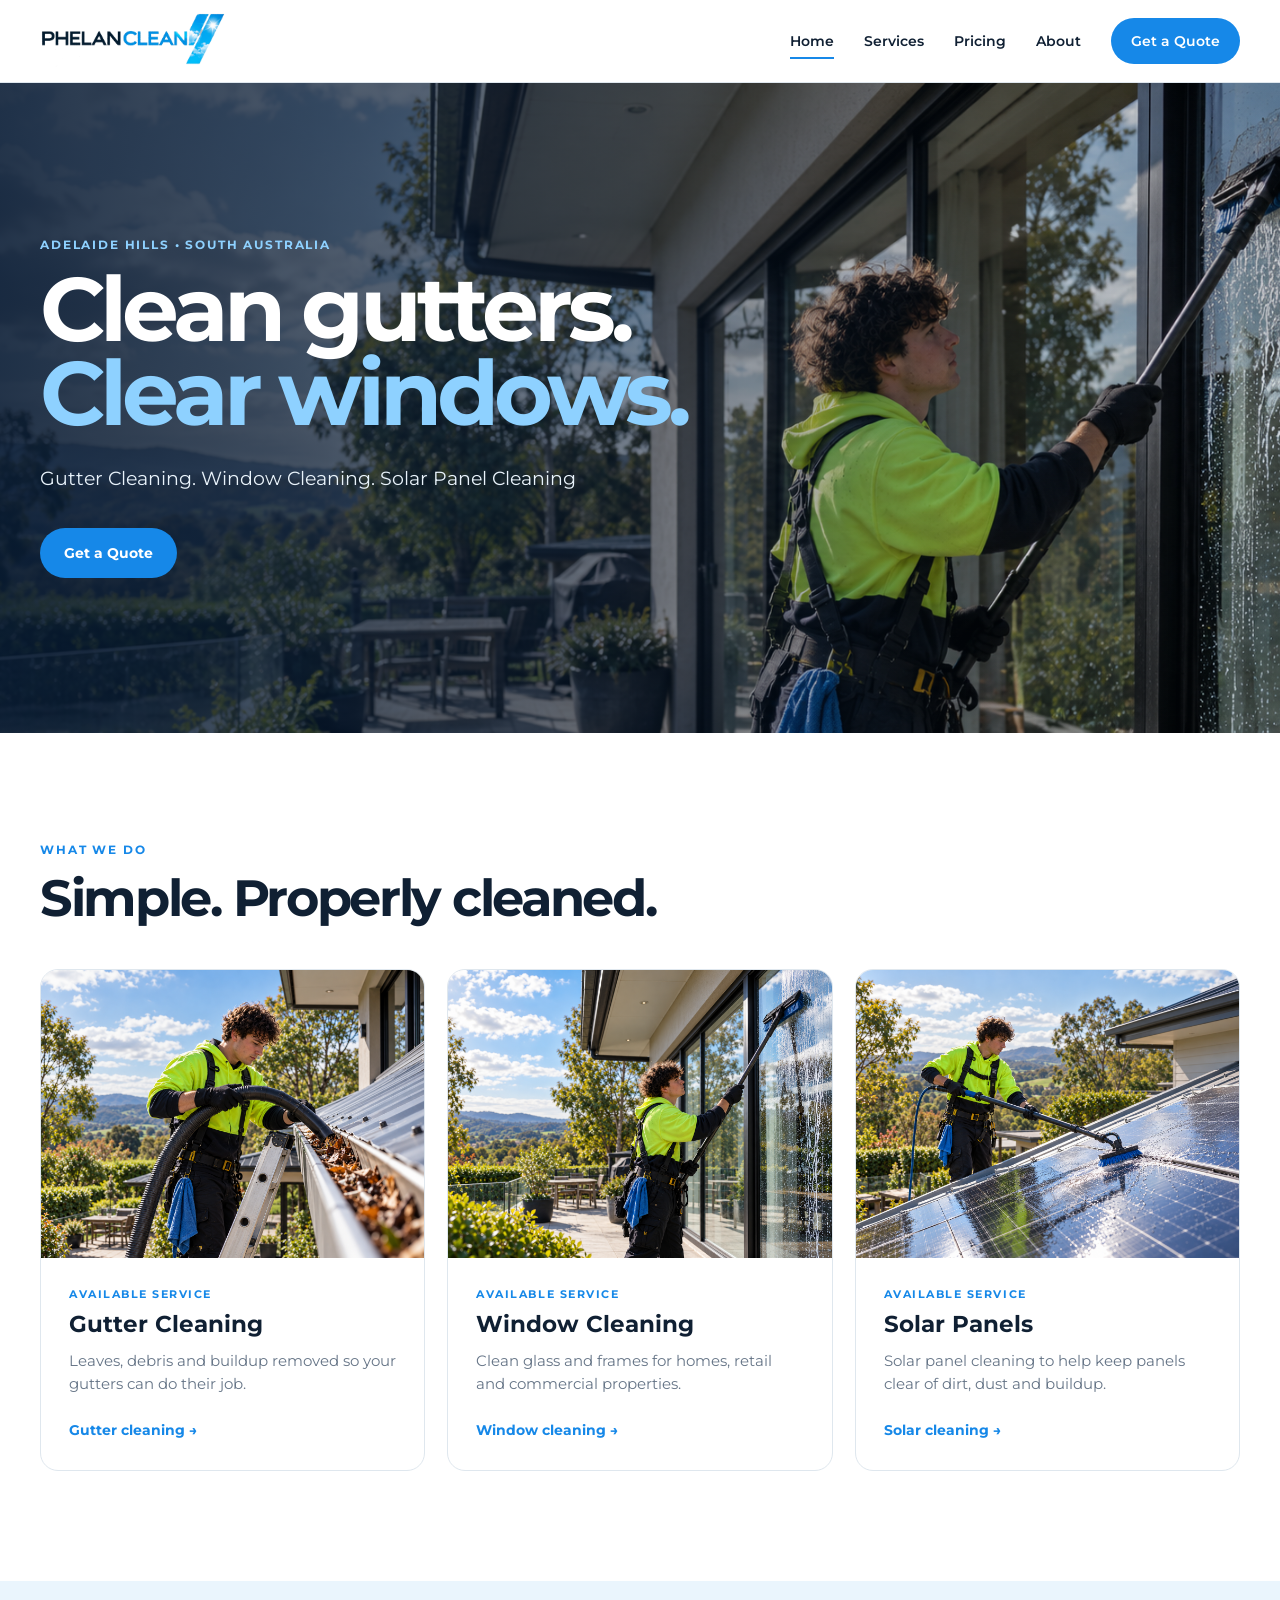
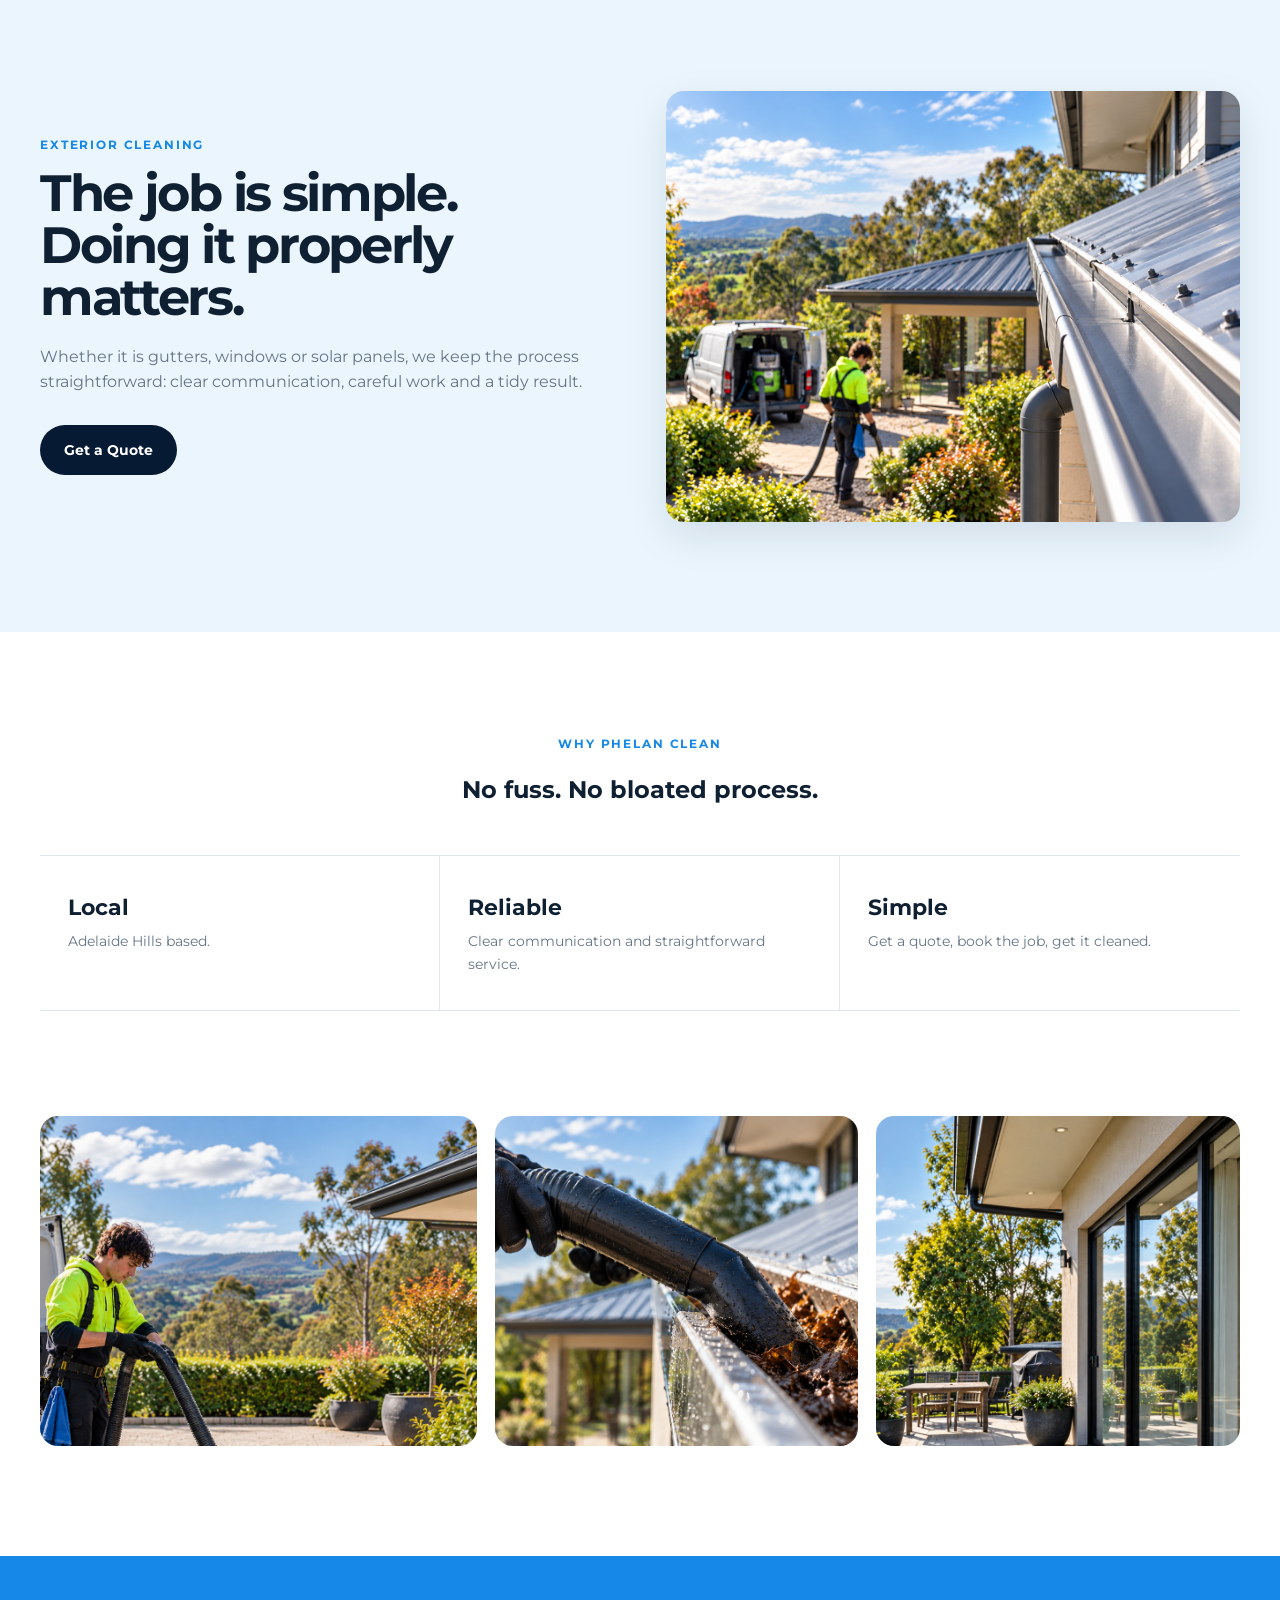
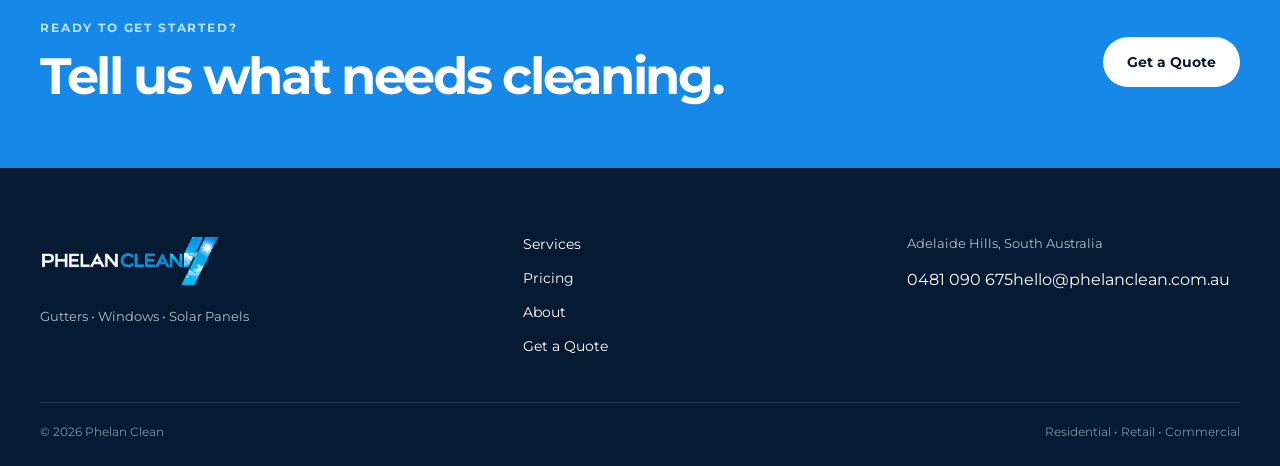
==== commit 26ce8f5f: "Add urgent mobile contact" ====
--- a/index.html
+++ b/index.html
@@ -63,7 +63,7 @@
 <footer class="site-footer"><div class="container footer-grid">
 <div><img class="footer-logo" src="images/phelan-clean-logo-footer-white-v2.png" alt="Phelan Clean"><p>Gutters • Windows • Solar Panels</p></div>
 <div class="footer-links"><a href="services.html">Services</a><a href="pricing.html">Pricing</a><a href="about.html">About</a><a href="quote.html">Get a Quote</a></div>
-<div class="footer-contact"><p>Adelaide Hills, South Australia</p><a href="mailto:hello@phelanclean.com.au">hello@phelanclean.com.au</a></div>
+<div class="footer-contact"><p>Adelaide Hills, South Australia</p><a href="tel:+61481090675">0481 090 675</a><a href="mailto:hello@phelanclean.com.au">hello@phelanclean.com.au</a></div>
 </div><div class="container footer-bottom"><span>© 2026 Phelan Clean</span><span>Residential • Retail • Commercial</span></div></footer>
 <script src="js/script.js"></script>
 </body></html>
--- a/css/style.css
+++ b/css/style.css
@@ -15,7 +15,7 @@
 .service-detail{padding:110px 0}.service-detail.alt{background:var(--soft)}.detail-grid{display:grid;grid-template-columns:1.05fr 1fr;align-items:center;gap:80px}.detail-image{overflow:hidden;border-radius:var(--radius);box-shadow:var(--shadow)}.detail-image img{width:100%;aspect-ratio:4/3;object-fit:cover}.detail-copy>p:not(.eyebrow){color:var(--muted);max-width:560px}.check-list{list-style:none;padding:0;margin:25px 0 30px;display:grid;gap:10px;color:var(--muted);font-size:.9rem}.check-list li:before{content:"✓";color:var(--blue);font-weight:700;margin-right:10px}
 .pricing-section{padding:100px 0 120px}.pricing-note{padding:55px 0;border-bottom:1px solid var(--line)}.pricing-note:first-child{padding-top:0}.pricing-note p:not(.eyebrow){max-width:700px;color:var(--muted)}.pricing-placeholder{display:grid;grid-template-columns:repeat(4,1fr);gap:1px;background:var(--line);border:1px solid var(--line);margin:30px 0}.pricing-placeholder div{background:#fff;padding:30px 22px;display:grid;gap:15px}.pricing-placeholder span{font-size:.7rem;color:var(--blue);font-weight:700}.pricing-placeholder strong{font-size:.9rem}
 .about-section{padding:110px 0}.about-grid{display:grid;grid-template-columns:1.05fr 1fr;align-items:center;gap:80px}.about-image{overflow:hidden;border-radius:var(--radius)}.about-image img{width:100%;aspect-ratio:4/3;object-fit:cover}.about-copy p:not(.eyebrow){color:var(--muted);max-width:570px}.local-section{background:var(--sky);padding:100px 0}.local-section p:not(.eyebrow){color:var(--muted);max-width:700px}
-.quote-section{padding:100px 0 120px}.quote-layout{display:grid;grid-template-columns:.8fr 1.2fr;gap:90px;align-items:start}.quote-intro{position:sticky;top:120px}.quote-intro>p:not(.eyebrow){color:var(--muted)}.quote-points{display:grid;gap:10px;margin-top:30px;font-size:.82rem;font-weight:600}.quote-points span{padding:14px 0;border-bottom:1px solid var(--line)}.quote-form{display:grid;gap:18px;padding:35px;background:var(--soft);border-radius:var(--radius)}.quote-form label{display:grid;gap:7px;font-size:.76rem;font-weight:700}.quote-form input,.quote-form select,.quote-form textarea{width:100%;border:1px solid #ccd7e0;border-radius:10px;background:#fff;padding:13px 14px;color:var(--ink);outline:none}.quote-form textarea{resize:vertical;min-height:130px}.quote-form input:focus,.quote-form select:focus,.quote-form textarea:focus{border-color:var(--blue);box-shadow:0 0 0 3px rgba(22,136,232,.12)}.form-row{display:grid;grid-template-columns:1fr 1fr;gap:18px}.form-note{font-size:.72rem!important;color:var(--muted);margin:0}
+.quote-section{padding:100px 0 120px}.quote-layout{display:grid;grid-template-columns:.8fr 1.2fr;gap:90px;align-items:start}.quote-intro{position:sticky;top:120px}.quote-intro>p:not(.eyebrow){color:var(--muted)}.urgent-contact{margin-top:22px!important;padding:18px 20px;border-left:4px solid var(--blue);background:var(--sky);font-weight:700;color:var(--ink)!important}.urgent-contact a{color:var(--blue)}.quote-points{display:grid;gap:10px;margin-top:30px;font-size:.82rem;font-weight:600}.quote-points span{padding:14px 0;border-bottom:1px solid var(--line)}.quote-form{display:grid;gap:18px;padding:35px;background:var(--soft);border-radius:var(--radius)}.quote-form label{display:grid;gap:7px;font-size:.76rem;font-weight:700}.quote-form input,.quote-form select,.quote-form textarea{width:100%;border:1px solid #ccd7e0;border-radius:10px;background:#fff;padding:13px 14px;color:var(--ink);outline:none}.quote-form textarea{resize:vertical;min-height:130px}.quote-form input:focus,.quote-form select:focus,.quote-form textarea:focus{border-color:var(--blue);box-shadow:0 0 0 3px rgba(22,136,232,.12)}.form-row{display:grid;grid-template-columns:1fr 1fr;gap:18px}.form-note{font-size:.72rem!important;color:var(--muted);margin:0}
 @media(max-width:900px){.container{width:min(calc(100% - 36px),var(--max))}.menu-toggle{display:block}.site-nav{display:none;position:absolute;top:82px;left:0;right:0;padding:18px;background:#fff;border-bottom:1px solid var(--line);box-shadow:0 12px 25px rgba(7,26,51,.08);flex-direction:column;align-items:stretch;gap:2px}.site-nav.open{display:flex}.site-nav a{padding:13px 12px}.nav-cta{text-align:center;margin-top:7px}.hero{min-height:610px}.hero-media:after{background:linear-gradient(90deg,rgba(7,26,51,.88),rgba(7,26,51,.46))}.service-grid{grid-template-columns:1fr 1fr}.service-card.featured{grid-column:1/-1}.feature-grid,.detail-grid,.about-grid,.quote-layout{grid-template-columns:1fr;gap:45px}.quote-intro{position:static}.trust-grid{grid-template-columns:1fr}.trust-grid div{border-right:0;border-bottom:1px solid var(--line)}.trust-grid div:last-child{border-bottom:0}.gallery-grid{grid-template-columns:1fr 1fr}.gallery-grid img:first-child{grid-column:1/-1}.footer-grid{grid-template-columns:1fr 1fr}.footer-contact{grid-column:1/-1}}
 @media(max-width:600px){.container{width:min(calc(100% - 28px),var(--max))}.nav-wrap{min-height:72px}.brand img{width:155px;height:48px}.site-nav{top:72px}.hero{min-height:650px}.hero-content{padding:70px 0}.hero h1{font-size:clamp(3rem,15vw,4.6rem)}.section,.feature-section,.trust-section,.about-section,.quote-section,.service-detail{padding:75px 0}.page-hero{padding:80px 0 70px}.page-hero h1{font-size:clamp(2.8rem,14vw,4.2rem)}.service-grid,.pricing-placeholder,.form-row,.footer-grid,.gallery-grid{grid-template-columns:1fr}.service-card.featured,.gallery-grid img:first-child{grid-column:auto}.gallery-grid img{height:280px}.cta-inner{align-items:flex-start;flex-direction:column}.footer-contact{grid-column:auto}.footer-bottom{flex-direction:column}.quote-form{padding:24px}}
 .pricing-intro{max-width:760px;margin-bottom:42px}.pricing-intro p:not(.eyebrow){color:var(--muted);font-size:1rem}.price-layout{display:grid;grid-template-columns:repeat(3,1fr);gap:24px;align-items:start}.price-panel{border:1px solid var(--line);border-radius:var(--radius);background:#fff;overflow:hidden}.price-panel-featured{box-shadow:var(--shadow)}.price-panel-head{padding:34px 34px 22px}.price-panel-head h3{margin:0 0 10px;font-size:clamp(2rem,4vw,3.4rem);line-height:1;letter-spacing:-.045em}.price-panel-head p:not(.eyebrow){margin:0;color:var(--muted);font-size:.92rem}.price-table-wrap{overflow-x:auto}.price-table{width:100%;border-collapse:collapse;font-size:.9rem}.price-table th,.price-table td{padding:18px 34px;text-align:left;border-top:1px solid var(--line);vertical-align:top}.price-table th{font-size:.7rem;letter-spacing:.13em;text-transform:uppercase;color:var(--blue);background:var(--soft)}.price-table td:last-child,.price-table th:last-child{text-align:right;font-weight:700;white-space:nowrap;color:var(--ink)}.price-fineprint{margin:0;padding:22px 34px 30px;color:var(--muted);font-size:.78rem;background:var(--soft)}.pricing-confirm{margin-top:34px;padding:34px;display:flex;align-items:center;justify-content:space-between;gap:30px;border-radius:var(--radius);background:var(--navy);color:#fff}.pricing-confirm h2{font-size:clamp(1.8rem,3vw,3rem);line-height:1.04;letter-spacing:-.04em;margin:0 0 14px}.pricing-confirm .eyebrow{color:#8ed1ff}.pricing-confirm p:not(.eyebrow){max-width:680px;margin:0;color:#d6e6f4}.pricing-confirm .button{flex:0 0 auto}
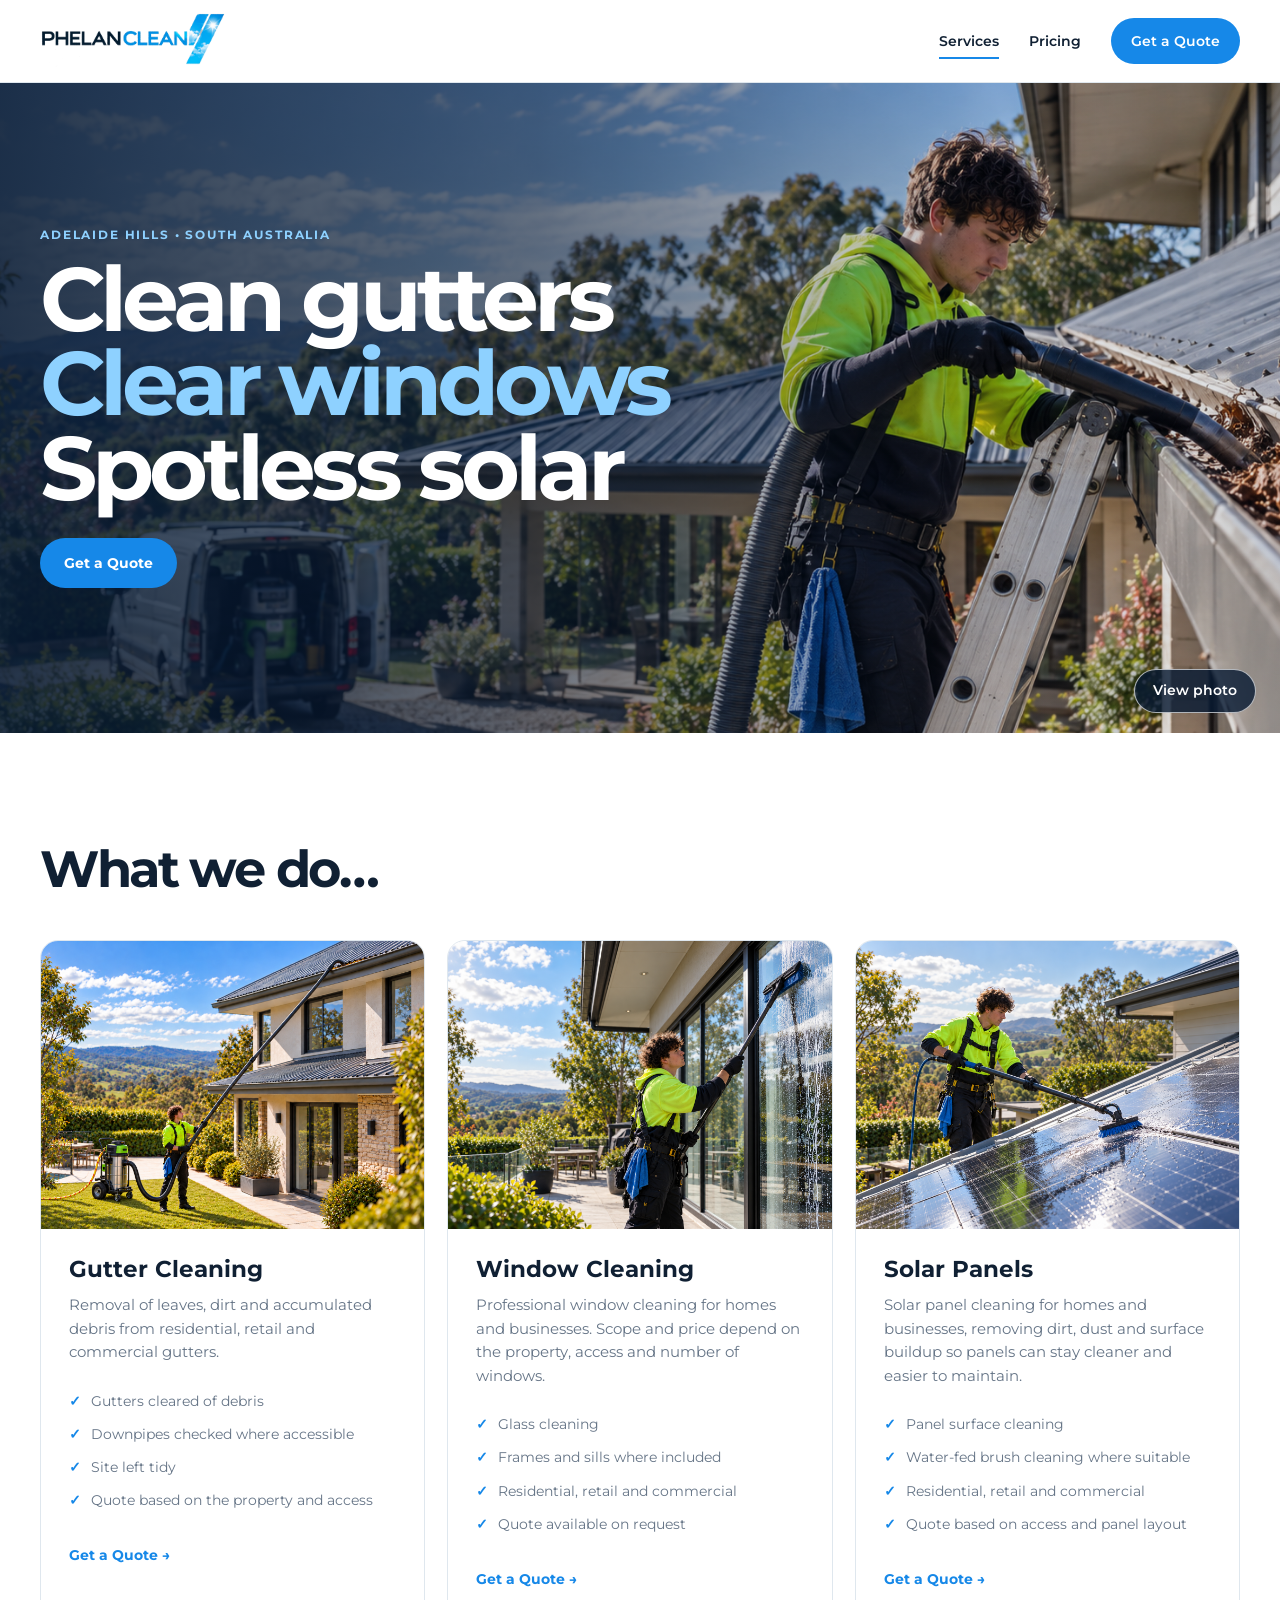
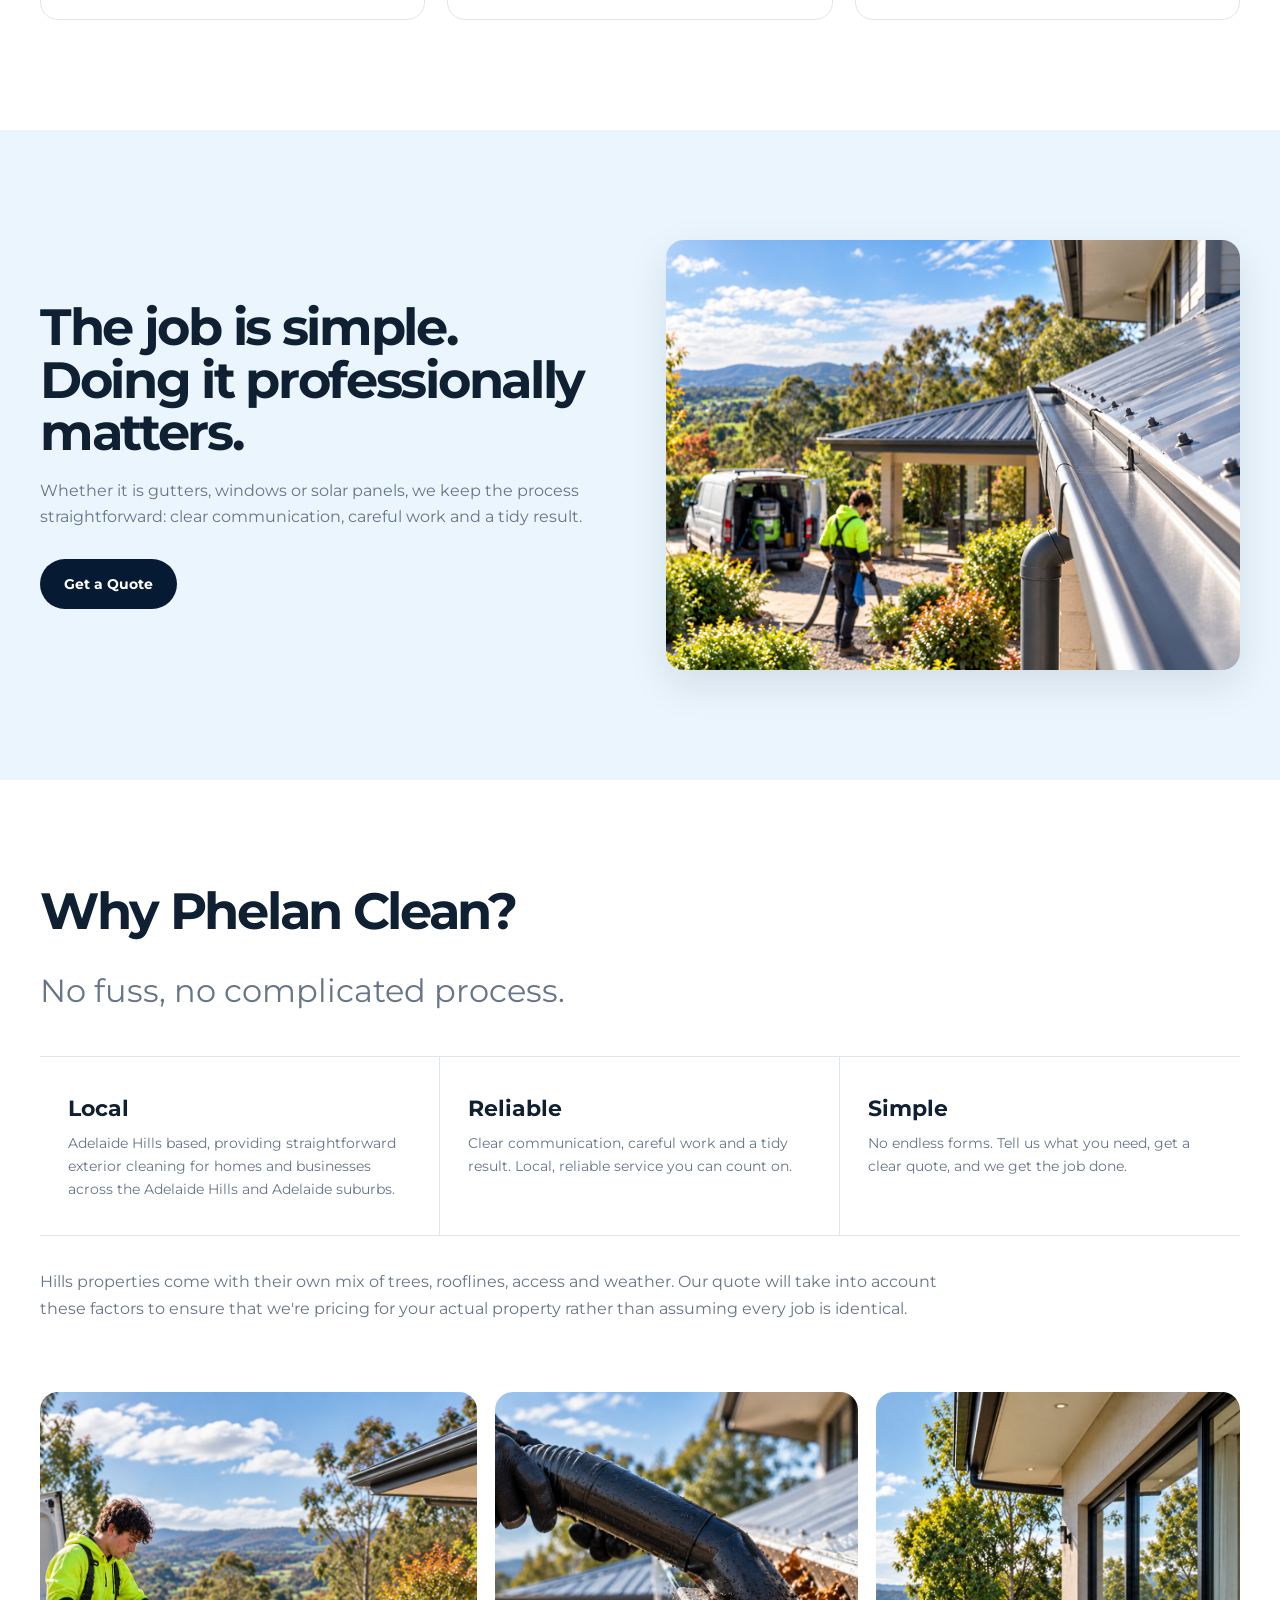
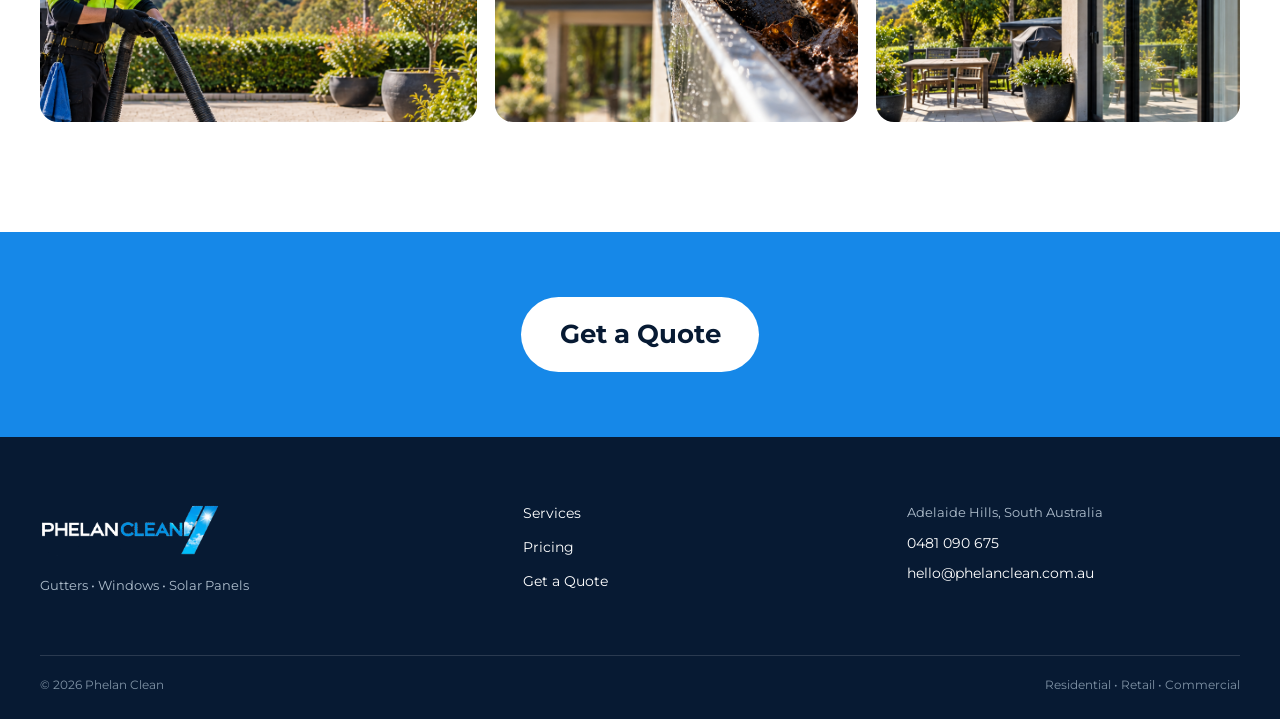
==== commit 57e6bc14: "Simplify site to services and pricing with updated photos and photo viewer" ====
--- a/index.html
+++ b/index.html
@@ -1,43 +1,58 @@
 <!doctype html>
 <html lang="en-AU">
+
 <head>
 <meta charset="utf-8">
 <meta name="viewport" content="width=device-width, initial-scale=1">
 <meta name="description" content="Phelan Clean — gutter, window and solar panel cleaning in the Adelaide Hills.">
-<title>Home | Phelan Clean</title>
+<title>Services | Phelan Clean</title>
 <link rel="stylesheet" href="css/style.css">
 </head>
 <body>
 <header class="site-header"><div class="container nav-wrap">
 <a class="brand" href="index.html"><img src="images/phelan-clean-logo-clean.png" alt="Phelan Clean"></a>
 <button class="menu-toggle" type="button" aria-expanded="false" aria-controls="site-nav"><span></span><span></span><span></span><span class="sr-only">Open menu</span></button>
-<nav id="site-nav" class="site-nav" aria-label="Main navigation"><a class="active" href="index.html">Home</a><a class="" href="services.html">Services</a><a class="" href="pricing.html">Pricing</a><a class="" href="about.html">About</a><a class="nav-cta" href="quote.html">Get a Quote</a></nav>
+<nav id="site-nav" class="site-nav" aria-label="Main navigation"><a class="active" href="index.html">Services</a><a class="" href="pricing.html">Pricing</a><a class="nav-cta" href="quote.html">Get a Quote</a></nav>
 </div></header>
 <main><section class="hero">
-  <div class="hero-media"><img src="images/home-hero.png" alt="Professional exterior cleaning at an Adelaide Hills home"></div>
+  <div class="hero-media"><img src="images/hero-services.png" alt="Professional gutter cleaning at an Adelaide Hills home"></div>
   <div class="container hero-content">
     <p class="eyebrow">ADELAIDE HILLS • SOUTH AUSTRALIA</p>
-    <h1>Clean gutters.<br><span>Clear windows.</span></h1>
-    <p class="hero-text">Gutter Cleaning. Window Cleaning. Solar Panel Cleaning</p>
+    <h1>Clean gutters<br><span>Clear windows</span><br>Spotless solar</h1>
     <a class="button button-primary" href="quote.html">Get a Quote</a>
   </div>
 </section>
 
 <section class="section">
   <div class="container">
-    <div class="section-heading"><p class="eyebrow">WHAT WE DO</p><h2>Simple. Properly cleaned.</h2></div>
+    <div class="section-heading"><h2>What we do…</h2></div>
     <div class="service-grid">
       <article class="service-card">
-        <div class="service-image"><img src="images/gutter-cleaning.png" alt="Gutter cleaning"></div>
-        <div class="service-card-body"><p class="card-kicker">AVAILABLE SERVICE</p><h3>Gutter Cleaning</h3><p>Leaves, debris and buildup removed so your gutters can do their job.</p><a class="text-link" href="services.html#gutter">Gutter cleaning →</a></div>
+        <div class="service-image"><img src="images/gutter-cleaning-ground-v4.png" alt="Gutter cleaning from the ground using a long vacuum pole"></div>
+        <div class="service-card-body">
+          <h3>Gutter Cleaning</h3>
+          <p>Removal of leaves, dirt and accumulated debris from residential, retail and commercial gutters.</p>
+          <ul class="check-list"><li>Gutters cleared of debris</li><li>Downpipes checked where accessible</li><li>Site left tidy</li><li>Quote based on the property and access</li></ul>
+          <a class="text-link" href="quote.html">Get a Quote →</a>
+        </div>
       </article>
       <article class="service-card">
         <div class="service-image"><img src="images/window-cleaning.png" alt="Window cleaning"></div>
-        <div class="service-card-body"><p class="card-kicker">AVAILABLE SERVICE</p><h3>Window Cleaning</h3><p>Clean glass and frames for homes, retail and commercial properties.</p><a class="text-link" href="services.html#windows">Window cleaning →</a></div>
+        <div class="service-card-body">
+          <h3>Window Cleaning</h3>
+          <p>Professional window cleaning for homes and businesses. Scope and price depend on the property, access and number of windows.</p>
+          <ul class="check-list"><li>Glass cleaning</li><li>Frames and sills where included</li><li>Residential, retail and commercial</li><li>Quote available on request</li></ul>
+          <a class="text-link" href="quote.html">Get a Quote →</a>
+        </div>
       </article>
       <article class="service-card">
         <div class="service-image"><img src="images/solar-cleaning.png" alt="Solar panel cleaning"></div>
-        <div class="service-card-body"><p class="card-kicker">AVAILABLE SERVICE</p><h3>Solar Panels</h3><p>Solar panel cleaning to help keep panels clear of dirt, dust and buildup.</p><a class="text-link" href="services.html#solar">Solar cleaning →</a></div>
+        <div class="service-card-body">
+          <h3>Solar Panels</h3>
+          <p>Solar panel cleaning for homes and businesses, removing dirt, dust and surface buildup so panels can stay cleaner and easier to maintain.</p>
+          <ul class="check-list"><li>Panel surface cleaning</li><li>Water-fed brush cleaning where suitable</li><li>Residential, retail and commercial</li><li>Quote based on access and panel layout</li></ul>
+          <a class="text-link" href="quote.html">Get a Quote →</a>
+        </div>
       </article>
     </div>
   </div>
@@ -45,24 +60,29 @@
 
 <section class="feature-section">
   <div class="container feature-grid">
-    <div class="feature-copy"><p class="eyebrow">EXTERIOR CLEANING</p><h2>The job is simple.<br>Doing it properly matters.</h2><p>Whether it is gutters, windows or solar panels, we keep the process straightforward: clear communication, careful work and a tidy result.</p><a class="button button-dark" href="quote.html">Get a Quote</a></div>
+    <div class="feature-copy"><h2>The job is simple.<br>Doing it professionally matters.</h2><p>Whether it is gutters, windows or solar panels, we keep the process straightforward: clear communication, careful work and a tidy result.</p><a class="button button-dark" href="quote.html">Get a Quote</a></div>
     <div class="feature-image"><img src="images/gutter-result.png" alt="Clean gutters after professional cleaning"></div>
   </div>
 </section>
 
 <section class="trust-section">
   <div class="container">
-    <div class="section-heading centre"><p class="eyebrow">WHY PHELAN CLEAN</p><h2>No fuss. No bloated process.</h2></div>
-    <div class="trust-grid"><div><strong>Local</strong><span>Adelaide Hills based.</span></div><div><strong>Reliable</strong><span>Clear communication and straightforward service.</span></div><div><strong>Simple</strong><span>Get a quote, book the job, get it cleaned.</span></div></div>
+    <div class="section-heading"><h2>Why Phelan Clean?</h2><p class="trust-tagline">No fuss, no complicated process.</p></div>
+    <div class="trust-grid">
+      <div><strong>Local</strong><span>Adelaide Hills based, providing straightforward exterior cleaning for homes and businesses across the Adelaide Hills and Adelaide suburbs.</span></div>
+      <div><strong>Reliable</strong><span>Clear communication, careful work and a tidy result. Local, reliable service you can count on.</span></div>
+      <div><strong>Simple</strong><span>No endless forms. Tell us what you need, get a clear quote, and we get the job done.</span></div>
+    </div>
+    <p class="trust-property">Hills properties come with their own mix of trees, rooflines, access and weather. Our quote will take into account these factors to ensure that we're pricing for your actual property rather than assuming every job is identical.</p>
   </div>
 </section>
 
 <section class="gallery-section"><div class="container"><div class="gallery-grid"><img src="images/gallery-1.png" alt="Adelaide Hills property"><img src="images/gallery-2.png" alt="Professional exterior cleaning"><img src="images/gallery-3.png" alt="Clean windows on a home"></div></div></section>
 
-<section class="cta-section"><div class="container cta-inner"><div><p class="eyebrow">READY TO GET STARTED?</p><h2>Tell us what needs cleaning.</h2></div><a class="button button-light" href="quote.html">Get a Quote</a></div></section></main>
+<section class="cta-section cta-quote"><div class="container cta-inner"><a class="button button-light" href="quote.html">Get a Quote</a></div></section></main>
 <footer class="site-footer"><div class="container footer-grid">
 <div><img class="footer-logo" src="images/phelan-clean-logo-footer-white-v2.png" alt="Phelan Clean"><p>Gutters • Windows • Solar Panels</p></div>
-<div class="footer-links"><a href="services.html">Services</a><a href="pricing.html">Pricing</a><a href="about.html">About</a><a href="quote.html">Get a Quote</a></div>
+<div class="footer-links"><a href="index.html">Services</a><a href="pricing.html">Pricing</a><a href="quote.html">Get a Quote</a></div>
 <div class="footer-contact"><p>Adelaide Hills, South Australia</p><a href="tel:+61481090675">0481 090 675</a><a href="mailto:hello@phelanclean.com.au">hello@phelanclean.com.au</a></div>
 </div><div class="container footer-bottom"><span>© 2026 Phelan Clean</span><span>Residential • Retail • Commercial</span></div></footer>
 <script src="js/script.js"></script>
--- a/css/style.css
+++ b/css/style.css
@@ -4,19 +4,49 @@
 .site-header{position:sticky;top:0;z-index:50;background:rgba(255,255,255,.96);border-bottom:1px solid var(--line);backdrop-filter:blur(12px)}.nav-wrap{min-height:82px;display:flex;align-items:center;justify-content:space-between;gap:30px}.brand img{width:190px;height:58px;object-fit:contain;object-position:left center}.site-nav{display:flex;align-items:center;gap:30px;font-size:.86rem;font-weight:600}.site-nav a{padding:9px 0;position:relative}.site-nav a:not(.nav-cta):after{content:"";position:absolute;left:0;right:100%;bottom:2px;height:2px;background:var(--blue);transition:right .2s}.site-nav a:hover:after,.site-nav a.active:after{right:0}.nav-cta{background:var(--blue);color:#fff!important;padding:12px 20px!important;border-radius:999px}.nav-cta:hover{background:var(--blue-dark)}.menu-toggle{display:none;background:none;border:0;padding:8px;cursor:pointer}.menu-toggle span:not(.sr-only){display:block;width:25px;height:2px;background:var(--navy);margin:5px 0}
 .hero{position:relative;min-height:650px;display:flex;align-items:center;overflow:hidden;background:var(--navy)}.hero-media{position:absolute;inset:0}.hero-media:after{content:"";position:absolute;inset:0;background:linear-gradient(90deg,rgba(7,26,51,.88),rgba(7,26,51,.58) 42%,rgba(7,26,51,.12) 78%)}.hero-media img{width:100%;height:100%;object-fit:cover}.hero-content{position:relative;z-index:1;color:#fff;padding:50px 0}.eyebrow{margin:0 0 14px;color:var(--blue);font-size:.72rem;line-height:1.3;font-weight:700;letter-spacing:.16em}.hero .eyebrow{color:#8ed1ff}.hero h1{font-size:clamp(3.2rem,7vw,6.2rem);line-height:.94;letter-spacing:-.055em;margin:0 0 28px;font-weight:700;max-width:850px}.hero h1 span{color:#8ed1ff}.hero-text{font-size:clamp(1rem,1.5vw,1.25rem);max-width:620px;color:#e9f3fb;margin:0 0 34px}
 .button{display:inline-flex;align-items:center;justify-content:center;min-height:50px;padding:0 24px;border:0;border-radius:999px;font-weight:700;font-size:.88rem;cursor:pointer;transition:transform .15s,background .15s}.button:hover{transform:translateY(-1px)}.button-primary{background:var(--blue);color:#fff}.button-primary:hover{background:var(--blue-dark)}.button-dark{background:var(--navy);color:#fff}.button-light{background:#fff;color:var(--navy)}
-.section{padding:110px 0}.section-heading{max-width:650px;margin-bottom:45px}.section-heading.centre{margin-inline:auto;text-align:center}.section h2,.feature-copy h2,.cta-section h2,.page-hero h1,.detail-copy h2,.about-copy h2,.local-section h2,.pricing-note h2,.quote-intro h2{font-size:clamp(2rem,4vw,3.7rem);line-height:1.02;letter-spacing:-.045em;margin:0 0 20px}.section-heading p:not(.eyebrow){color:var(--muted)}
+.section{padding:110px 0}.section-heading{max-width:650px;margin-bottom:45px}.section-heading.centre{margin-inline:auto;text-align:center}.section h2,.trust-section h2,.feature-copy h2,.cta-section h2,.page-hero h1,.detail-copy h2,.about-copy h2,.local-section h2,.pricing-note h2,.quote-intro h2{font-size:clamp(2rem,4vw,3.7rem);line-height:1.02;letter-spacing:-.045em;margin:0 0 20px}.section-heading p:not(.eyebrow){color:var(--muted)}
 .service-grid{display:grid;grid-template-columns:repeat(3,1fr);gap:22px}.service-card{border:1px solid var(--line);border-radius:var(--radius);overflow:hidden;background:#fff}.service-card.featured{box-shadow:var(--shadow)}.service-image{aspect-ratio:4/3;overflow:hidden;background:var(--soft)}.service-image img{width:100%;height:100%;object-fit:cover}.service-card-body{padding:28px}.card-kicker{margin:0 0 9px;font-size:.68rem;letter-spacing:.14em;font-weight:700;color:var(--blue)}.service-card h3{font-size:1.45rem;line-height:1.1;margin:0 0 12px}.service-card p:not(.card-kicker){color:var(--muted);font-size:.92rem;margin:0 0 20px}.text-link{font-weight:700;font-size:.85rem;color:var(--blue)}
 .feature-section{padding:110px 0;background:var(--sky)}.feature-grid{display:grid;grid-template-columns:1fr 1.05fr;align-items:center;gap:80px}.feature-copy>p:not(.eyebrow){color:var(--muted);max-width:570px;margin:0 0 30px}.feature-image{border-radius:var(--radius);overflow:hidden;box-shadow:var(--shadow)}.feature-image img{width:100%;aspect-ratio:4/3;object-fit:cover}
 .trust-section{padding:105px 0}.trust-grid{display:grid;grid-template-columns:repeat(3,1fr);border-top:1px solid var(--line);border-bottom:1px solid var(--line)}.trust-grid div{padding:34px 28px;border-right:1px solid var(--line)}.trust-grid div:last-child{border-right:0}.trust-grid strong,.trust-grid span{display:block}.trust-grid strong{font-size:1.35rem;margin-bottom:6px}.trust-grid span{color:var(--muted);font-size:.9rem}
 .gallery-section{padding:0 0 110px}.gallery-grid{display:grid;grid-template-columns:1.2fr 1fr 1fr;gap:18px}.gallery-grid img{width:100%;height:330px;object-fit:cover;border-radius:var(--radius)}
 .cta-section{padding:65px 0;background:var(--blue);color:#fff}.cta-inner{display:flex;align-items:center;justify-content:space-between;gap:35px}.cta-section .eyebrow{color:#b9e2ff}.cta-section h2{margin:0;font-size:clamp(2rem,4vw,3.4rem)}
-.site-footer{background:var(--navy);color:#fff;padding:65px 0 25px}.footer-grid{display:grid;grid-template-columns:1.3fr 1fr 1fr;gap:50px;padding-bottom:45px}.footer-logo{width:180px;height:60px;object-fit:contain;object-position:left}.site-footer p{color:#aebdcc;font-size:.82rem}.footer-links{display:grid;align-content:start;gap:12px;font-size:.86rem}.footer-links a:hover,.footer-contact a:hover{color:#8ed1ff}.footer-contact p{margin-top:0}.footer-bottom{border-top:1px solid rgba(255,255,255,.14);padding-top:20px;display:flex;justify-content:space-between;gap:20px;color:#7f92a5;font-size:.72rem}
+.site-footer{background:var(--navy);color:#fff;padding:65px 0 25px}.footer-grid{display:grid;grid-template-columns:1.3fr 1fr 1fr;gap:50px;padding-bottom:45px}.footer-logo{width:180px;height:60px;object-fit:contain;object-position:left}.site-footer p{color:#aebdcc;font-size:.82rem}.footer-links,.footer-contact{display:grid;align-content:start;gap:12px;font-size:.86rem}.footer-links a:hover,.footer-contact a:hover{color:#8ed1ff}.footer-contact p{margin:0;color:#aebdcc}.footer-contact a{display:block;line-height:1.3}.footer-bottom{border-top:1px solid rgba(255,255,255,.14);padding-top:20px;display:flex;justify-content:space-between;gap:20px;color:#7f92a5;font-size:.72rem}
 .page-hero{position:relative;overflow:hidden;padding:115px 0 95px;background:var(--navy);color:#fff}.page-hero-media{position:absolute;inset:0}.page-hero-media:after{content:"";position:absolute;inset:0;background:linear-gradient(90deg,rgba(7,26,51,.88),rgba(7,26,51,.58) 48%,rgba(7,26,51,.18))}.page-hero-media img{width:100%;height:100%;object-fit:cover}.page-hero .container{position:relative;z-index:1}.page-hero .eyebrow{color:#8ed1ff}.page-hero h1{font-size:clamp(3rem,7vw,5.8rem);max-width:900px}.page-hero p:not(.eyebrow){max-width:650px;color:#e9f3fb;font-size:1.08rem}
 .service-detail{padding:110px 0}.service-detail.alt{background:var(--soft)}.detail-grid{display:grid;grid-template-columns:1.05fr 1fr;align-items:center;gap:80px}.detail-image{overflow:hidden;border-radius:var(--radius);box-shadow:var(--shadow)}.detail-image img{width:100%;aspect-ratio:4/3;object-fit:cover}.detail-copy>p:not(.eyebrow){color:var(--muted);max-width:560px}.check-list{list-style:none;padding:0;margin:25px 0 30px;display:grid;gap:10px;color:var(--muted);font-size:.9rem}.check-list li:before{content:"✓";color:var(--blue);font-weight:700;margin-right:10px}
 .pricing-section{padding:100px 0 120px}.pricing-note{padding:55px 0;border-bottom:1px solid var(--line)}.pricing-note:first-child{padding-top:0}.pricing-note p:not(.eyebrow){max-width:700px;color:var(--muted)}.pricing-placeholder{display:grid;grid-template-columns:repeat(4,1fr);gap:1px;background:var(--line);border:1px solid var(--line);margin:30px 0}.pricing-placeholder div{background:#fff;padding:30px 22px;display:grid;gap:15px}.pricing-placeholder span{font-size:.7rem;color:var(--blue);font-weight:700}.pricing-placeholder strong{font-size:.9rem}
 .about-section{padding:110px 0}.about-grid{display:grid;grid-template-columns:1.05fr 1fr;align-items:center;gap:80px}.about-image{overflow:hidden;border-radius:var(--radius)}.about-image img{width:100%;aspect-ratio:4/3;object-fit:cover}.about-copy p:not(.eyebrow){color:var(--muted);max-width:570px}.local-section{background:var(--sky);padding:100px 0}.local-section p:not(.eyebrow){color:var(--muted);max-width:700px}
-.quote-section{padding:100px 0 120px}.quote-layout{display:grid;grid-template-columns:.8fr 1.2fr;gap:90px;align-items:start}.quote-intro{position:sticky;top:120px}.quote-intro>p:not(.eyebrow){color:var(--muted)}.urgent-contact{margin-top:22px!important;padding:18px 20px;border-left:4px solid var(--blue);background:var(--sky);font-weight:700;color:var(--ink)!important}.urgent-contact a{color:var(--blue)}.quote-points{display:grid;gap:10px;margin-top:30px;font-size:.82rem;font-weight:600}.quote-points span{padding:14px 0;border-bottom:1px solid var(--line)}.quote-form{display:grid;gap:18px;padding:35px;background:var(--soft);border-radius:var(--radius)}.quote-form label{display:grid;gap:7px;font-size:.76rem;font-weight:700}.quote-form input,.quote-form select,.quote-form textarea{width:100%;border:1px solid #ccd7e0;border-radius:10px;background:#fff;padding:13px 14px;color:var(--ink);outline:none}.quote-form textarea{resize:vertical;min-height:130px}.quote-form input:focus,.quote-form select:focus,.quote-form textarea:focus{border-color:var(--blue);box-shadow:0 0 0 3px rgba(22,136,232,.12)}.form-row{display:grid;grid-template-columns:1fr 1fr;gap:18px}.form-note{font-size:.72rem!important;color:var(--muted);margin:0}
+.quote-section{padding:100px 0 120px}.quote-layout{display:grid;grid-template-columns:.8fr 1.2fr;gap:90px;align-items:start}.quote-intro{position:sticky;top:120px}.quote-intro>p:not(.eyebrow){color:var(--muted)}.urgent-contact{margin-top:22px!important;padding:18px 20px;border-left:4px solid var(--blue);background:var(--sky);font-weight:700;color:var(--ink)!important;display:grid;gap:4px}.urgent-contact span{font-size:.78rem;letter-spacing:.08em;text-transform:uppercase;color:var(--muted)}.urgent-contact a{color:var(--blue);white-space:nowrap}.quote-points{display:grid;gap:10px;margin-top:30px;font-size:.82rem;font-weight:600}.quote-points span{padding:14px 0;border-bottom:1px solid var(--line)}.quote-form{display:grid;gap:18px;padding:35px;background:var(--soft);border-radius:var(--radius)}.quote-form label{display:grid;gap:7px;font-size:.76rem;font-weight:700}.quote-form input,.quote-form select,.quote-form textarea{width:100%;border:1px solid #ccd7e0;border-radius:10px;background:#fff;padding:13px 14px;color:var(--ink);outline:none}.quote-form textarea{resize:vertical;min-height:130px}.quote-form input:focus,.quote-form select:focus,.quote-form textarea:focus{border-color:var(--blue);box-shadow:0 0 0 3px rgba(22,136,232,.12)}.form-row{display:grid;grid-template-columns:1fr 1fr;gap:18px}.form-note{font-size:.72rem!important;color:var(--muted);margin:0}
 @media(max-width:900px){.container{width:min(calc(100% - 36px),var(--max))}.menu-toggle{display:block}.site-nav{display:none;position:absolute;top:82px;left:0;right:0;padding:18px;background:#fff;border-bottom:1px solid var(--line);box-shadow:0 12px 25px rgba(7,26,51,.08);flex-direction:column;align-items:stretch;gap:2px}.site-nav.open{display:flex}.site-nav a{padding:13px 12px}.nav-cta{text-align:center;margin-top:7px}.hero{min-height:610px}.hero-media:after{background:linear-gradient(90deg,rgba(7,26,51,.88),rgba(7,26,51,.46))}.service-grid{grid-template-columns:1fr 1fr}.service-card.featured{grid-column:1/-1}.feature-grid,.detail-grid,.about-grid,.quote-layout{grid-template-columns:1fr;gap:45px}.quote-intro{position:static}.trust-grid{grid-template-columns:1fr}.trust-grid div{border-right:0;border-bottom:1px solid var(--line)}.trust-grid div:last-child{border-bottom:0}.gallery-grid{grid-template-columns:1fr 1fr}.gallery-grid img:first-child{grid-column:1/-1}.footer-grid{grid-template-columns:1fr 1fr}.footer-contact{grid-column:1/-1}}
 @media(max-width:600px){.container{width:min(calc(100% - 28px),var(--max))}.nav-wrap{min-height:72px}.brand img{width:155px;height:48px}.site-nav{top:72px}.hero{min-height:650px}.hero-content{padding:70px 0}.hero h1{font-size:clamp(3rem,15vw,4.6rem)}.section,.feature-section,.trust-section,.about-section,.quote-section,.service-detail{padding:75px 0}.page-hero{padding:80px 0 70px}.page-hero h1{font-size:clamp(2.8rem,14vw,4.2rem)}.service-grid,.pricing-placeholder,.form-row,.footer-grid,.gallery-grid{grid-template-columns:1fr}.service-card.featured,.gallery-grid img:first-child{grid-column:auto}.gallery-grid img{height:280px}.cta-inner{align-items:flex-start;flex-direction:column}.footer-contact{grid-column:auto}.footer-bottom{flex-direction:column}.quote-form{padding:24px}}
 .pricing-intro{max-width:760px;margin-bottom:42px}.pricing-intro p:not(.eyebrow){color:var(--muted);font-size:1rem}.price-layout{display:grid;grid-template-columns:repeat(3,1fr);gap:24px;align-items:start}.price-panel{border:1px solid var(--line);border-radius:var(--radius);background:#fff;overflow:hidden}.price-panel-featured{box-shadow:var(--shadow)}.price-panel-head{padding:34px 34px 22px}.price-panel-head h3{margin:0 0 10px;font-size:clamp(2rem,4vw,3.4rem);line-height:1;letter-spacing:-.045em}.price-panel-head p:not(.eyebrow){margin:0;color:var(--muted);font-size:.92rem}.price-table-wrap{overflow-x:auto}.price-table{width:100%;border-collapse:collapse;font-size:.9rem}.price-table th,.price-table td{padding:18px 34px;text-align:left;border-top:1px solid var(--line);vertical-align:top}.price-table th{font-size:.7rem;letter-spacing:.13em;text-transform:uppercase;color:var(--blue);background:var(--soft)}.price-table td:last-child,.price-table th:last-child{text-align:right;font-weight:700;white-space:nowrap;color:var(--ink)}.price-fineprint{margin:0;padding:22px 34px 30px;color:var(--muted);font-size:.78rem;background:var(--soft)}.pricing-confirm{margin-top:34px;padding:34px;display:flex;align-items:center;justify-content:space-between;gap:30px;border-radius:var(--radius);background:var(--navy);color:#fff}.pricing-confirm h2{font-size:clamp(1.8rem,3vw,3rem);line-height:1.04;letter-spacing:-.04em;margin:0 0 14px}.pricing-confirm .eyebrow{color:#8ed1ff}.pricing-confirm p:not(.eyebrow){max-width:680px;margin:0;color:#d6e6f4}.pricing-confirm .button{flex:0 0 auto}
 @media(max-width:900px){.price-layout{grid-template-columns:1fr}.pricing-confirm{align-items:flex-start;flex-direction:column}.price-table th,.price-table td{padding-inline:24px}.price-panel-head,.price-fineprint{padding-inline:24px}}
+
+.cta-quote .cta-inner{justify-content:center;align-items:center}
+.cta-quote .button{font-size:clamp(.875rem,2.5vw,1.6rem);line-height:1.2;min-height:75px;padding:15px clamp(12px,3vw,40px);max-width:100%;text-align:center}
+.trust-tagline{font-size:2rem;line-height:1.3}
+.photo-zoom{cursor:zoom-in}
+.photo-zoom:focus-visible,.hero-photo-trigger:focus-visible,.photo-viewer-close:focus-visible{outline:3px solid #8ed1ff;outline-offset:5px}
+.hero-photo-trigger{position:absolute;right:24px;bottom:20px;z-index:2;padding:10px 18px;border:1px solid rgba(255,255,255,.65);border-radius:999px;background:rgba(7,26,51,.8);color:#fff;font:inherit;font-size:.85rem;font-weight:600;cursor:zoom-in}
+.photo-viewer-open{overflow:hidden}
+.photo-viewer{position:fixed;inset:0;width:100%;height:100%;max-width:100%;max-height:100%;margin:0;padding:64px 16px 24px;border:0;background:transparent;overflow:auto}
+.photo-viewer[open]{display:flex;align-items:center;justify-content:center}
+.photo-viewer::backdrop{background:rgba(7,26,51,.94)}
+.photo-viewer img{display:block;width:auto;height:auto;max-width:100%;max-height:calc(100dvh - 88px);object-fit:contain}
+.photo-viewer-close{position:fixed;top:12px;right:16px;width:44px;height:44px;border:1px solid rgba(255,255,255,.65);border-radius:50%;background:var(--navy);color:#fff;font:inherit;font-size:2rem;line-height:1;cursor:pointer}
+@media(max-width:900px){
+  .pricing-hero{display:flex;flex-direction:column;padding:0}
+  .pricing-hero>.container{padding-top:50px;padding-bottom:65px}
+  .pricing-hero .page-hero-media{position:relative;inset:auto;order:2;width:100%;height:clamp(220px,65vw,380px)}
+  .pricing-hero .page-hero-media img{object-position:right center}
+  .pricing-hero .page-hero-media:after{display:none}
+}
+.trust-property{max-width:900px;margin:32px 0 0;color:var(--muted);font-size:1rem;line-height:1.7}
+.trust-section{padding-bottom:70px}
+@media(max-width:600px){.trust-section{padding-bottom:50px}}
+@media(min-width:901px){
+  .price-layout{align-items:stretch;row-gap:0}
+  .price-panel{display:grid;grid-template-rows:subgrid;grid-row:span 3;row-gap:0}
+  .price-table{height:100%}
+  .price-table th,.price-table td{padding-inline:20px}
+  .price-table th{height:72px;vertical-align:middle;line-height:1.5}
+}
